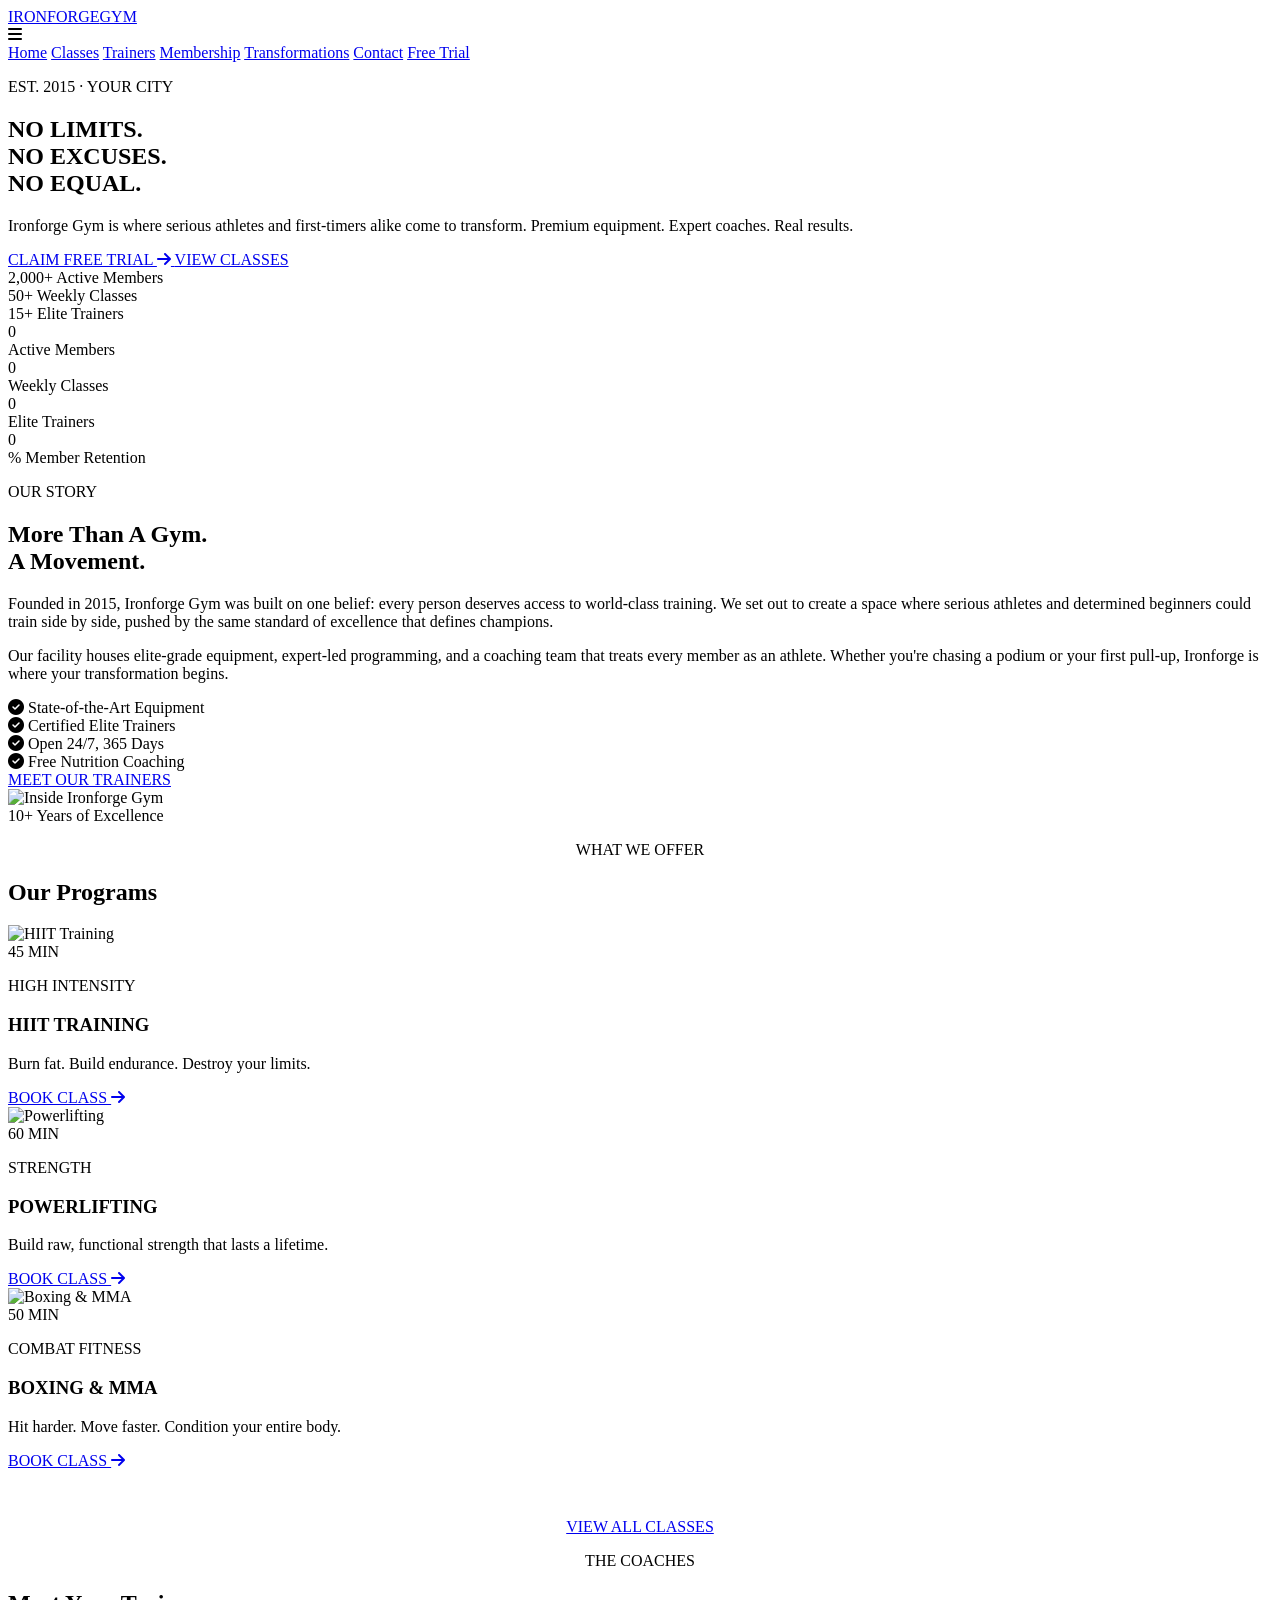
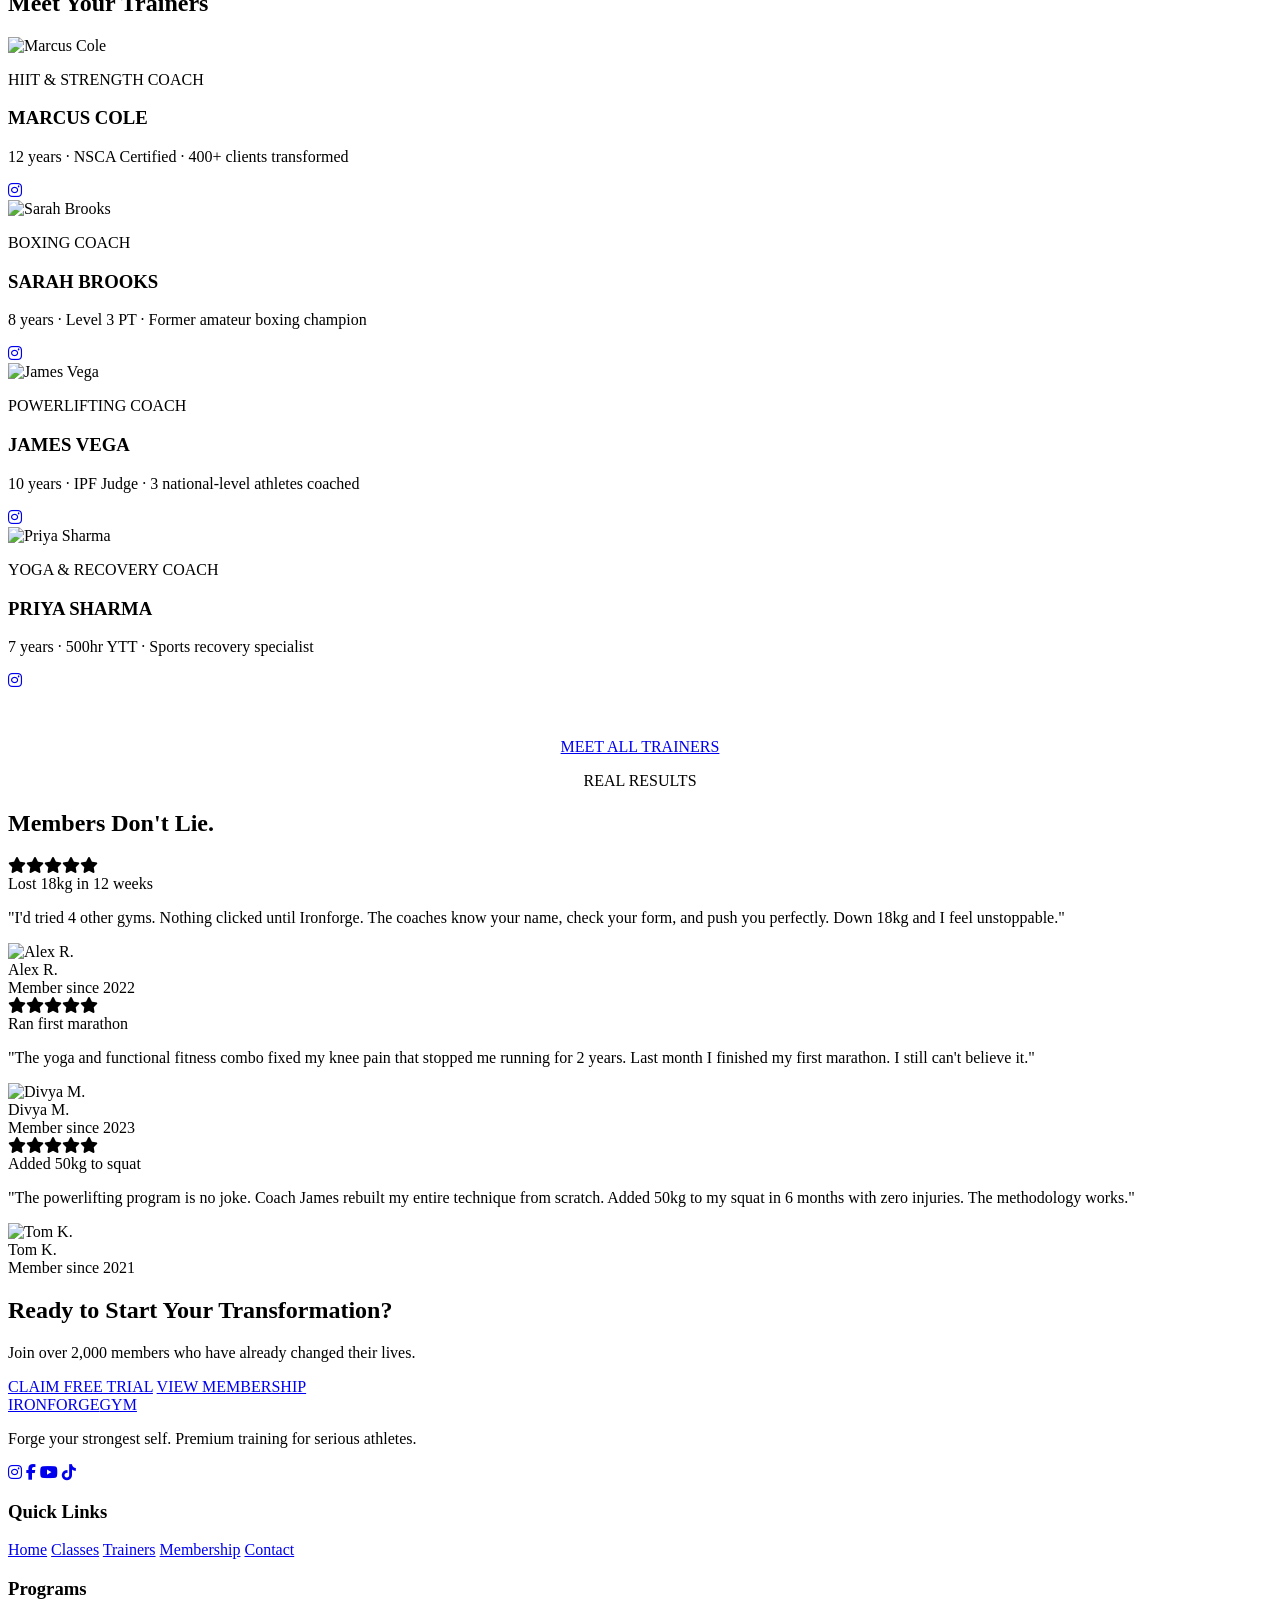
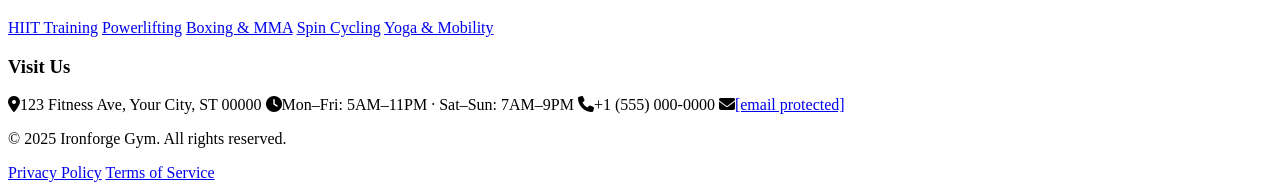
==== index.html @ a6bea6be "Add files via upload" ====
<!DOCTYPE html>
<html lang="en">
<head>
  <meta charset="UTF-8">
  <meta name="viewport" content="width=device-width, initial-scale=1.0">
  <meta name="description" content="Ironforge Gym — Where serious athletes forge their strongest self. Premium equipment, elite trainers, and real results.">
  <title>Home | Ironforge Gym</title>
  <link href="https://fonts.googleapis.com/css2?family=Barlow+Condensed:wght@600;700;800;900&family=Barlow:wght@400;500;600&display=swap" rel="stylesheet">
  <link rel="stylesheet" href="https://cdnjs.cloudflare.com/ajax/libs/font-awesome/6.4.0/css/all.min.css">
  <link rel="stylesheet" href="./css/styles.css">
</head>
<body>

  <!-- NAVBAR -->
  <header class="header">
    <div class="container">
      <a href="./index.html" class="logo">IRONFORGE<span>GYM</span></a>
      <div class="mobile-menu-toggle">
        <i class="fas fa-bars"></i>
      </div>
      <nav class="nav-links">
        <a href="./index.html" class="active">Home</a>
        <a href="./classes.html">Classes</a>
        <a href="./trainers.html">Trainers</a>
        <a href="./membership.html">Membership</a>
        <a href="./transformations.html">Transformations</a>
        <a href="./contact.html">Contact</a>
        <a href="./contact.html" class="btn btn-primary">Free Trial</a>
      </nav>
    </div>
  </header>

  <!-- HERO -->
  <section class="hero">
    <div class="hero-overlay"></div>
    <div class="container fade-in">
      <p class="hero-eyebrow">EST. 2015 · YOUR CITY <!-- CLIENT EDIT --></p>
      <h1>NO LIMITS.<br><span>NO EXCUSES.</span><br>NO EQUAL.</h1>
      <p class="hero-sub">Ironforge Gym is where serious athletes and first-timers alike come to transform. Premium equipment. Expert coaches. Real results.</p>
      <!-- CLIENT EDIT: gym description -->
      <div class="hero-buttons">
        <a href="./contact.html" class="btn btn-primary">
          CLAIM FREE TRIAL <i class="fas fa-arrow-right"></i>
        </a>
        <a href="./classes.html" class="btn btn-outline">
          VIEW CLASSES
        </a>
      </div>
      <div class="hero-trust">
        <div class="trust-item">
          <span class="trust-number">2,000+</span><!-- CLIENT EDIT -->
          <span class="trust-label">Active Members</span>
        </div>
        <div class="trust-divider"></div>
        <div class="trust-item">
          <span class="trust-number">50+</span><!-- CLIENT EDIT -->
          <span class="trust-label">Weekly Classes</span>
        </div>
        <div class="trust-divider"></div>
        <div class="trust-item">
          <span class="trust-number">15+</span><!-- CLIENT EDIT -->
          <span class="trust-label">Elite Trainers</span>
        </div>
      </div>
    </div>
  </section>

  <!-- STATS BAR -->
  <section class="stats-bar fade-in">
    <div class="container">
      <div class="stats-grid">
        <div class="stat-item">
          <div class="stat-number" data-target="2000">0</div>
          <div class="stat-label">Active Members</div><!-- CLIENT EDIT -->
        </div>
        <div class="stat-item">
          <div class="stat-number" data-target="50">0</div>
          <div class="stat-label">Weekly Classes</div>
        </div>
        <div class="stat-item">
          <div class="stat-number" data-target="15">0</div>
          <div class="stat-label">Elite Trainers</div>
        </div>
        <div class="stat-item">
          <div class="stat-number" data-target="98">0</div>
          <div class="stat-label">% Member Retention</div>
        </div>
      </div>
    </div>
  </section>

  <!-- ABOUT SNAPSHOT -->
  <section class="section-padding">
    <div class="container">
      <div class="about-layout fade-in">
        <div class="about-text">
          <p class="section-label">OUR STORY</p>
          <h2>More Than A Gym.<br>A Movement.</h2>
          <!-- CLIENT EDIT -->
          <p>Founded in 2015, Ironforge Gym was built on one belief: every person deserves access to world-class training. We set out to create a space where serious athletes and determined beginners could train side by side, pushed by the same standard of excellence that defines champions.</p>
          <p>Our facility houses elite-grade equipment, expert-led programming, and a coaching team that treats every member as an athlete. Whether you're chasing a podium or your first pull-up, Ironforge is where your transformation begins.</p>
          <!-- CLIENT EDIT: both paragraphs -->
          <div class="about-features">
            <div><i class="fas fa-check-circle"></i> State-of-the-Art Equipment</div>
            <div><i class="fas fa-check-circle"></i> Certified Elite Trainers</div>
            <div><i class="fas fa-check-circle"></i> Open 24/7, 365 Days</div><!-- CLIENT EDIT -->
            <div><i class="fas fa-check-circle"></i> Free Nutrition Coaching</div>
          </div>
          <a href="./trainers.html" class="btn btn-primary" style="margin-top:32px;">MEET OUR TRAINERS</a>
        </div>
        <div class="about-image">
          <img src="https://picsum.photos/seed/gymabout/500/620?grayscale" alt="Inside Ironforge Gym">
          <div class="about-badge">
            <span class="badge-number">10+</span><!-- CLIENT EDIT -->
            <span class="badge-text">Years of Excellence</span>
          </div>
        </div>
      </div>
    </div>
  </section>

  <!-- CLASSES PREVIEW -->
  <section class="section-padding" style="background: var(--surface);">
    <div class="container">
      <p class="section-label fade-in" style="text-align:center;">WHAT WE OFFER</p>
      <h2 class="section-title fade-in">Our Programs</h2>
      <div class="classes-grid fade-in">

        <div class="class-card">
          <div class="class-img">
            <img src="https://picsum.photos/seed/hiit/600/420?grayscale" alt="HIIT Training">
            <div class="class-overlay"></div>
            <span class="class-duration">45 MIN</span>
          </div>
          <div class="class-content">
            <p class="class-category">HIGH INTENSITY</p>
            <h3>HIIT TRAINING</h3>
            <p class="class-desc">Burn fat. Build endurance. Destroy your limits.</p>
            <a href="./classes.html" class="class-link">BOOK CLASS <i class="fas fa-arrow-right"></i></a>
          </div>
        </div>

        <div class="class-card">
          <div class="class-img">
            <img src="https://picsum.photos/seed/lifting/600/420?grayscale" alt="Powerlifting">
            <div class="class-overlay"></div>
            <span class="class-duration">60 MIN</span>
          </div>
          <div class="class-content">
            <p class="class-category">STRENGTH</p>
            <h3>POWERLIFTING</h3>
            <p class="class-desc">Build raw, functional strength that lasts a lifetime.</p>
            <a href="./classes.html" class="class-link">BOOK CLASS <i class="fas fa-arrow-right"></i></a>
          </div>
        </div>

        <div class="class-card">
          <div class="class-img">
            <img src="https://picsum.photos/seed/boxing/600/420?grayscale" alt="Boxing & MMA">
            <div class="class-overlay"></div>
            <span class="class-duration">50 MIN</span>
          </div>
          <div class="class-content">
            <p class="class-category">COMBAT FITNESS</p>
            <h3>BOXING & MMA</h3>
            <p class="class-desc">Hit harder. Move faster. Condition your entire body.</p>
            <a href="./classes.html" class="class-link">BOOK CLASS <i class="fas fa-arrow-right"></i></a>
          </div>
        </div>

      </div>
      <div style="text-align:center; margin-top:48px;" class="fade-in">
        <a href="./classes.html" class="btn btn-primary">VIEW ALL CLASSES</a>
      </div>
    </div>
  </section>

  <!-- TRAINERS PREVIEW -->
  <section class="section-padding">
    <div class="container">
      <p class="section-label fade-in" style="text-align:center;">THE COACHES</p>
      <h2 class="section-title fade-in">Meet Your Trainers</h2>
      <div class="trainers-grid fade-in">

        <div class="trainer-card">
          <div class="trainer-img">
            <img src="https://picsum.photos/seed/coach1/400/500?grayscale" alt="Marcus Cole">
          </div>
          <div class="trainer-info">
            <p class="trainer-specialty">HIIT & STRENGTH COACH</p>
            <h3>MARCUS COLE</h3>
            <p class="trainer-bio">12 years · NSCA Certified · 400+ clients transformed</p>
            <div class="trainer-social">
              <a href="#" aria-label="Instagram"><i class="fab fa-instagram"></i></a><!-- REPLACE -->
            </div>
          </div>
        </div>

        <div class="trainer-card">
          <div class="trainer-img">
            <img src="https://picsum.photos/seed/coach2/400/500?grayscale" alt="Sarah Brooks">
          </div>
          <div class="trainer-info">
            <p class="trainer-specialty">BOXING COACH</p>
            <h3>SARAH BROOKS</h3>
            <p class="trainer-bio">8 years · Level 3 PT · Former amateur boxing champion</p>
            <div class="trainer-social">
              <a href="#" aria-label="Instagram"><i class="fab fa-instagram"></i></a><!-- REPLACE -->
            </div>
          </div>
        </div>

        <div class="trainer-card">
          <div class="trainer-img">
            <img src="https://picsum.photos/seed/coach3/400/500?grayscale" alt="James Vega">
          </div>
          <div class="trainer-info">
            <p class="trainer-specialty">POWERLIFTING COACH</p>
            <h3>JAMES VEGA</h3>
            <p class="trainer-bio">10 years · IPF Judge · 3 national-level athletes coached</p>
            <div class="trainer-social">
              <a href="#" aria-label="Instagram"><i class="fab fa-instagram"></i></a><!-- REPLACE -->
            </div>
          </div>
        </div>

        <div class="trainer-card">
          <div class="trainer-img">
            <img src="https://picsum.photos/seed/coach4/400/500?grayscale" alt="Priya Sharma">
          </div>
          <div class="trainer-info">
            <p class="trainer-specialty">YOGA & RECOVERY COACH</p>
            <h3>PRIYA SHARMA</h3>
            <p class="trainer-bio">7 years · 500hr YTT · Sports recovery specialist</p>
            <div class="trainer-social">
              <a href="#" aria-label="Instagram"><i class="fab fa-instagram"></i></a><!-- REPLACE -->
            </div>
          </div>
        </div>

      </div>
      <div style="text-align:center; margin-top:48px;" class="fade-in">
        <a href="./trainers.html" class="btn btn-primary">MEET ALL TRAINERS</a>
      </div>
    </div>
  </section>

  <!-- TESTIMONIALS -->
  <section class="testimonials-section fade-in">
    <div class="container">
      <p class="section-label" style="text-align:center;">REAL RESULTS</p>
      <h2 class="section-title">Members Don't Lie.</h2>
      <div class="testimonials-grid">

        <div class="testimonial-card">
          <div class="stars">
            <i class="fas fa-star"></i><i class="fas fa-star"></i><i class="fas fa-star"></i><i class="fas fa-star"></i><i class="fas fa-star"></i>
          </div>
          <span class="result-badge">Lost 18kg in 12 weeks</span>
          <p class="quote">"I'd tried 4 other gyms. Nothing clicked until Ironforge. The coaches know your name, check your form, and push you perfectly. Down 18kg and I feel unstoppable."</p>
          <div class="client-info">
            <img src="https://picsum.photos/seed/member1/80/80" alt="Alex R.">
            <div>
              <div class="client-name">Alex R.</div>
              <div class="client-since">Member since 2022</div>
            </div>
          </div>
        </div><!-- CLIENT EDIT -->

        <div class="testimonial-card">
          <div class="stars">
            <i class="fas fa-star"></i><i class="fas fa-star"></i><i class="fas fa-star"></i><i class="fas fa-star"></i><i class="fas fa-star"></i>
          </div>
          <span class="result-badge">Ran first marathon</span>
          <p class="quote">"The yoga and functional fitness combo fixed my knee pain that stopped me running for 2 years. Last month I finished my first marathon. I still can't believe it."</p>
          <div class="client-info">
            <img src="https://picsum.photos/seed/member2/80/80" alt="Divya M.">
            <div>
              <div class="client-name">Divya M.</div>
              <div class="client-since">Member since 2023</div>
            </div>
          </div>
        </div><!-- CLIENT EDIT -->

        <div class="testimonial-card">
          <div class="stars">
            <i class="fas fa-star"></i><i class="fas fa-star"></i><i class="fas fa-star"></i><i class="fas fa-star"></i><i class="fas fa-star"></i>
          </div>
          <span class="result-badge">Added 50kg to squat</span>
          <p class="quote">"The powerlifting program is no joke. Coach James rebuilt my entire technique from scratch. Added 50kg to my squat in 6 months with zero injuries. The methodology works."</p>
          <div class="client-info">
            <img src="https://picsum.photos/seed/member3/80/80" alt="Tom K.">
            <div>
              <div class="client-name">Tom K.</div>
              <div class="client-since">Member since 2021</div>
            </div>
          </div>
        </div><!-- CLIENT EDIT -->

      </div>
    </div>
  </section>

  <!-- CTA BANNER -->
  <section class="cta-banner fade-in">
    <div class="container">
      <h2>Ready to Start Your Transformation?</h2><!-- CLIENT EDIT -->
      <p>Join over 2,000 members who have already changed their lives.</p><!-- CLIENT EDIT: member count -->
      <div class="cta-buttons">
        <a href="./contact.html" class="btn btn-primary">CLAIM FREE TRIAL</a>
        <a href="./membership.html" class="btn btn-outline">VIEW MEMBERSHIP</a>
      </div>
    </div>
  </section>

  <!-- FOOTER -->
  <footer class="footer">
    <div class="container">
      <div class="footer-grid">
        <div class="footer-col">
          <a href="./index.html" class="footer-logo">IRONFORGE<span>GYM</span></a><!-- CLIENT EDIT: gym name -->
          <p>Forge your strongest self. Premium training for serious athletes.</p>
          <div class="social-icons">
            <a href="#" aria-label="Instagram"><i class="fab fa-instagram"></i></a><!-- REPLACE -->
            <a href="#" aria-label="Facebook"><i class="fab fa-facebook-f"></i></a><!-- REPLACE -->
            <a href="#" aria-label="YouTube"><i class="fab fa-youtube"></i></a><!-- REPLACE -->
            <a href="#" aria-label="TikTok"><i class="fab fa-tiktok"></i></a><!-- REPLACE -->
          </div>
        </div>
        <div class="footer-col">
          <h3>Quick Links</h3>
          <div class="footer-links">
            <a href="./index.html">Home</a>
            <a href="./classes.html">Classes</a>
            <a href="./trainers.html">Trainers</a>
            <a href="./membership.html">Membership</a>
            <a href="./contact.html">Contact</a>
          </div>
        </div>
        <div class="footer-col">
          <h3>Programs</h3>
          <div class="footer-links">
            <a href="./classes.html">HIIT Training</a>
            <a href="./classes.html">Powerlifting</a>
            <a href="./classes.html">Boxing &amp; MMA</a>
            <a href="./classes.html">Spin Cycling</a>
            <a href="./classes.html">Yoga &amp; Mobility</a>
          </div>
        </div>
        <div class="footer-col">
          <h3>Visit Us</h3>
          <div class="footer-links">
            <span><i class="fas fa-map-marker-alt"></i>123 Fitness Ave, Your City, ST 00000</span><!-- CLIENT EDIT -->
            <span><i class="fas fa-clock"></i>Mon–Fri: 5AM–11PM · Sat–Sun: 7AM–9PM</span><!-- CLIENT EDIT -->
            <span><i class="fas fa-phone"></i>+1 (555) 000-0000</span><!-- CLIENT EDIT -->
            <span><i class="fas fa-envelope"></i><a href="/cdn-cgi/l/email-protection" class="__cf_email__" data-cfemail="7b131e1717143b120914151d14091c1e161c021655181416">[email&#160;protected]</a></span><!-- CLIENT EDIT -->
          </div>
        </div>
      </div>
      <div class="footer-bottom">
        <p>&copy; 2025 Ironforge Gym. All rights reserved.</p><!-- CLIENT EDIT -->
        <div>
          <a href="#">Privacy Policy</a>
          <a href="#">Terms of Service</a>
        </div>
      </div>
    </div>
  </footer>

  <!-- WHATSAPP FLOATING BUTTON -->
  <a href="https://wa.me/15550000000" class="whatsapp-float" target="_blank" rel="noopener noreferrer" aria-label="Chat with us on WhatsApp"><!--
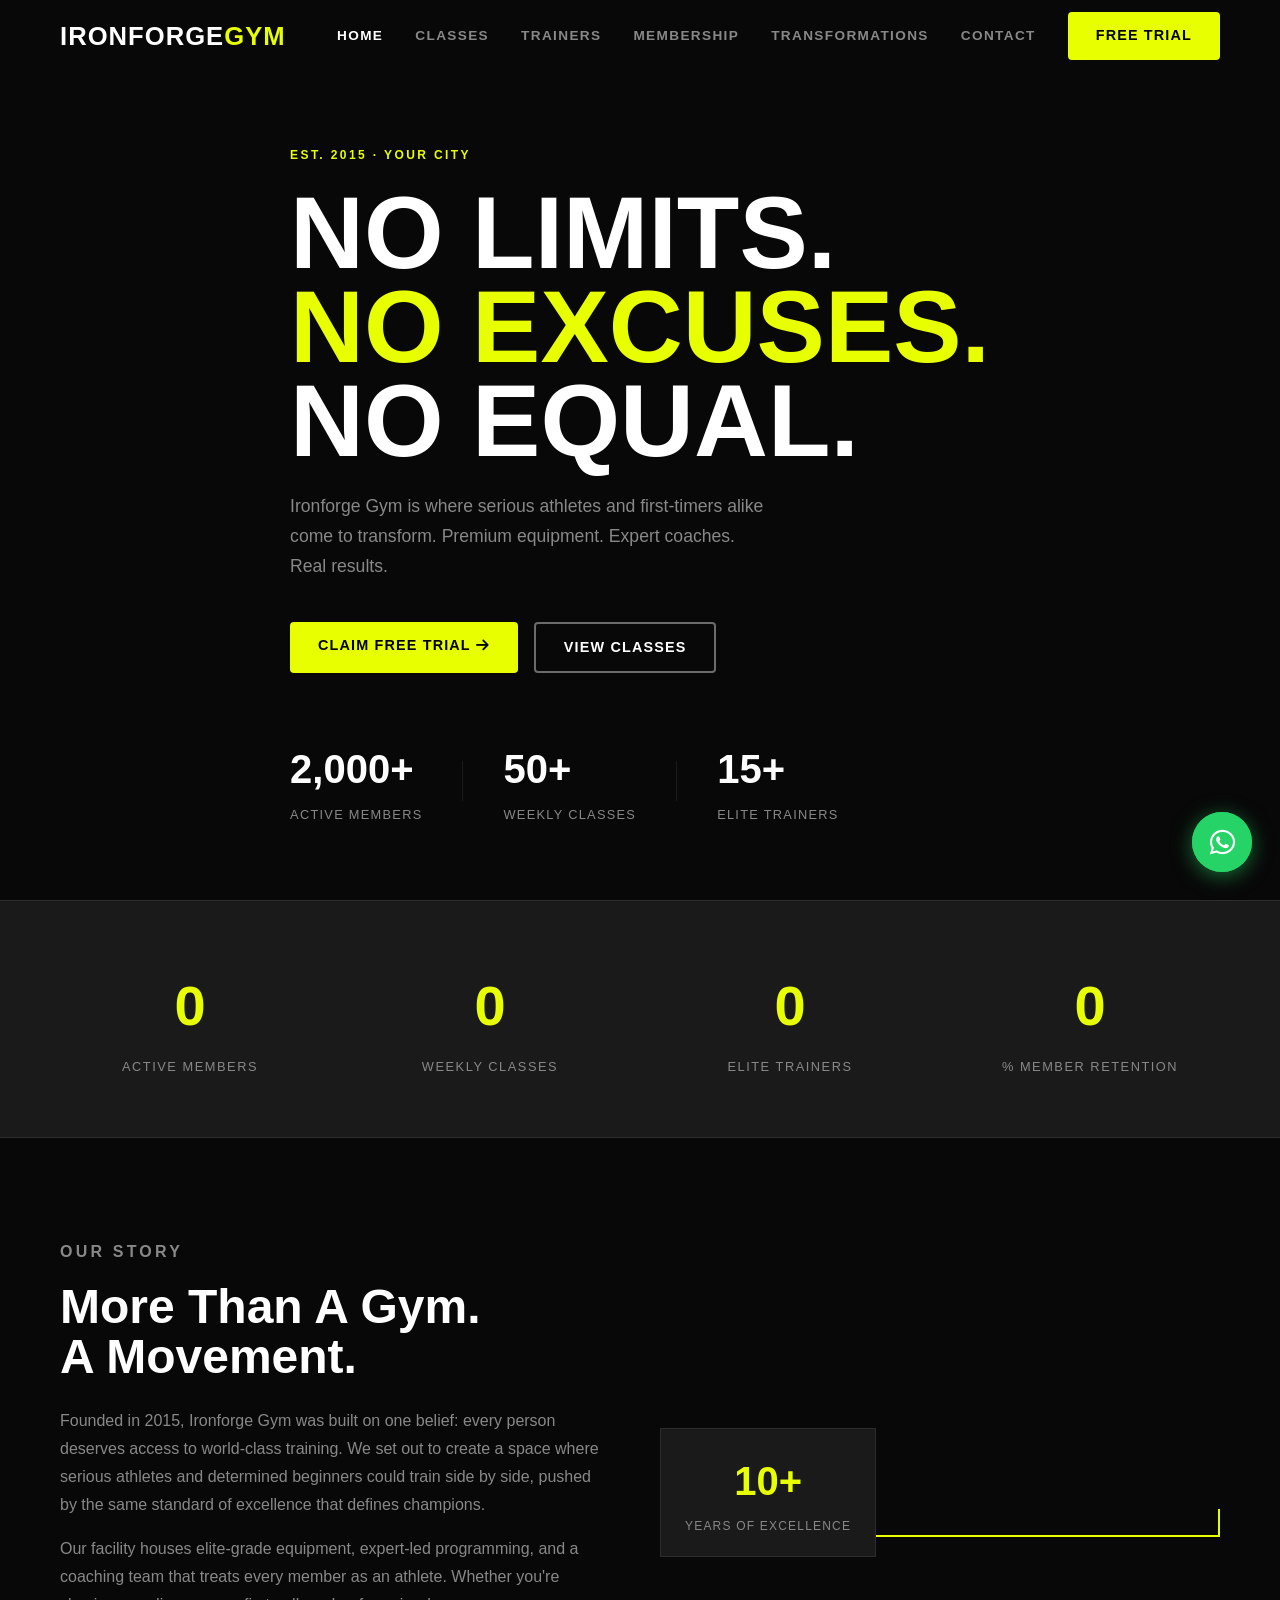
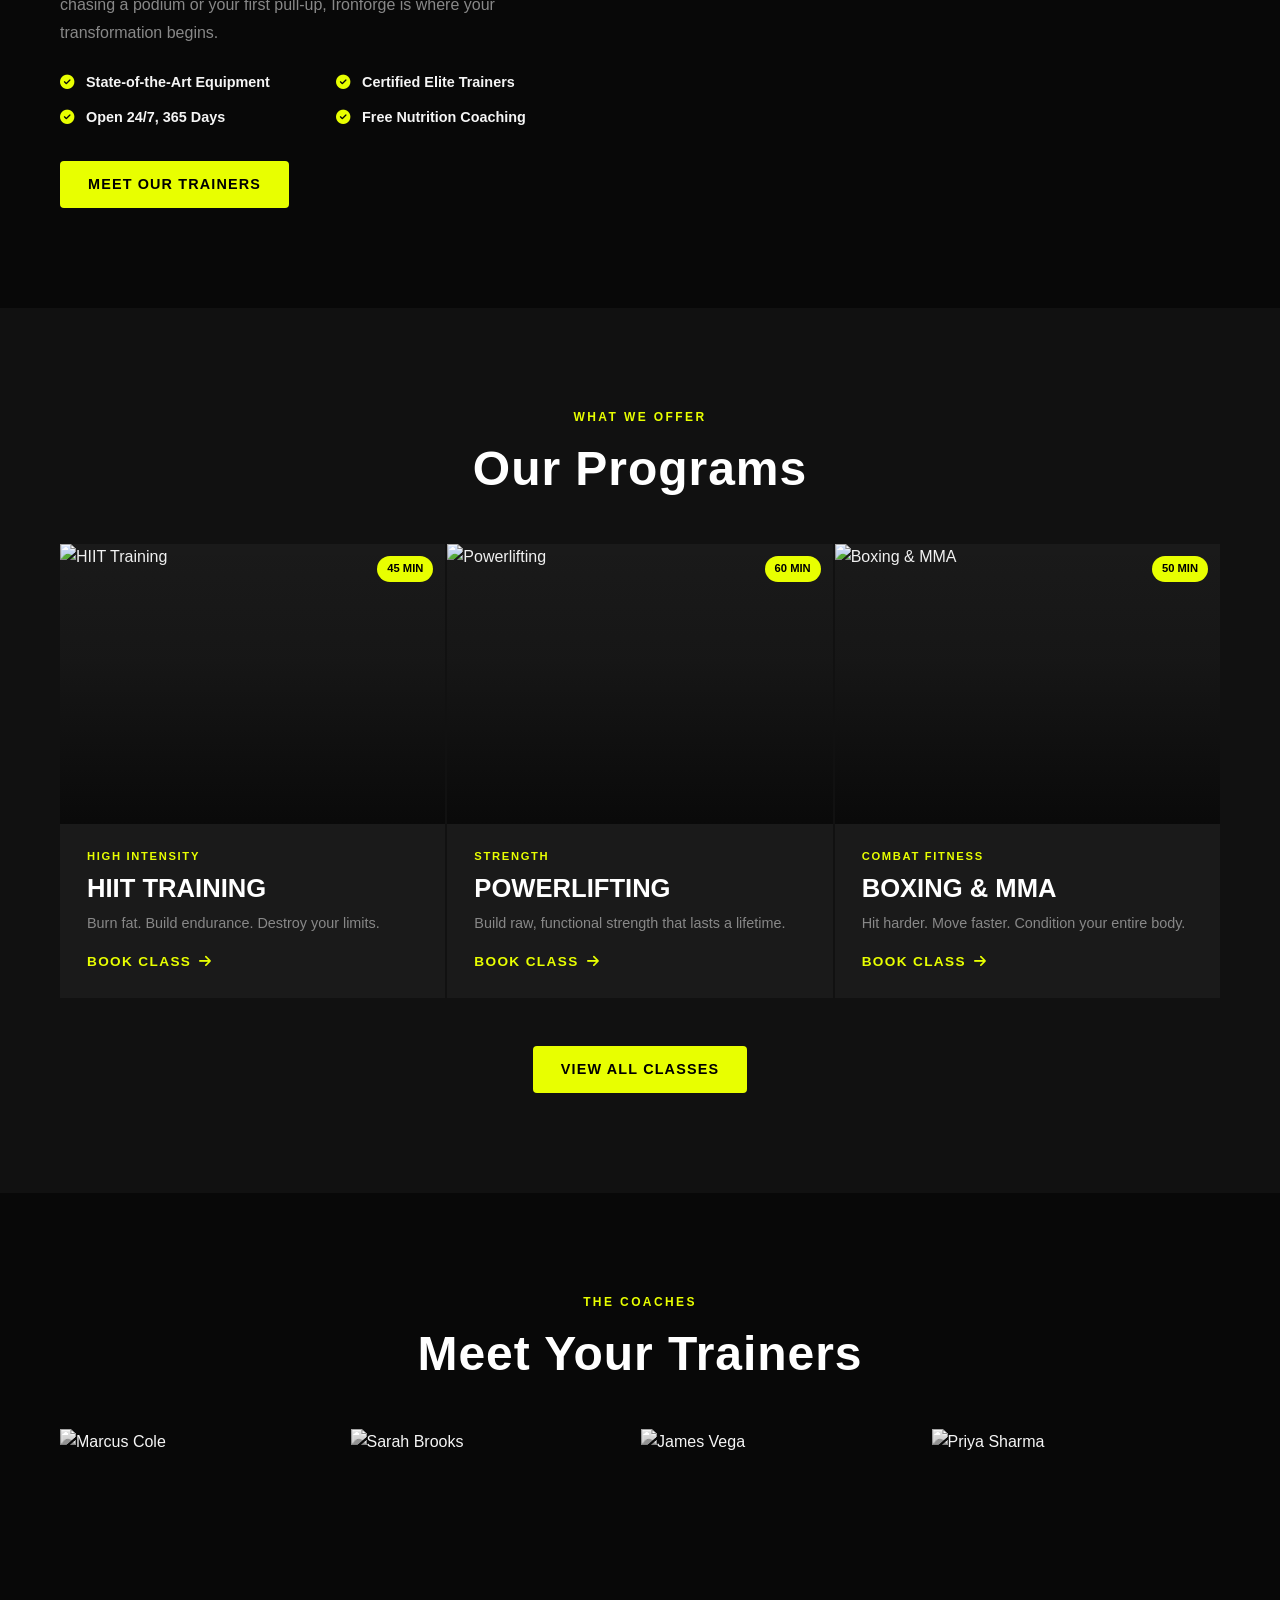
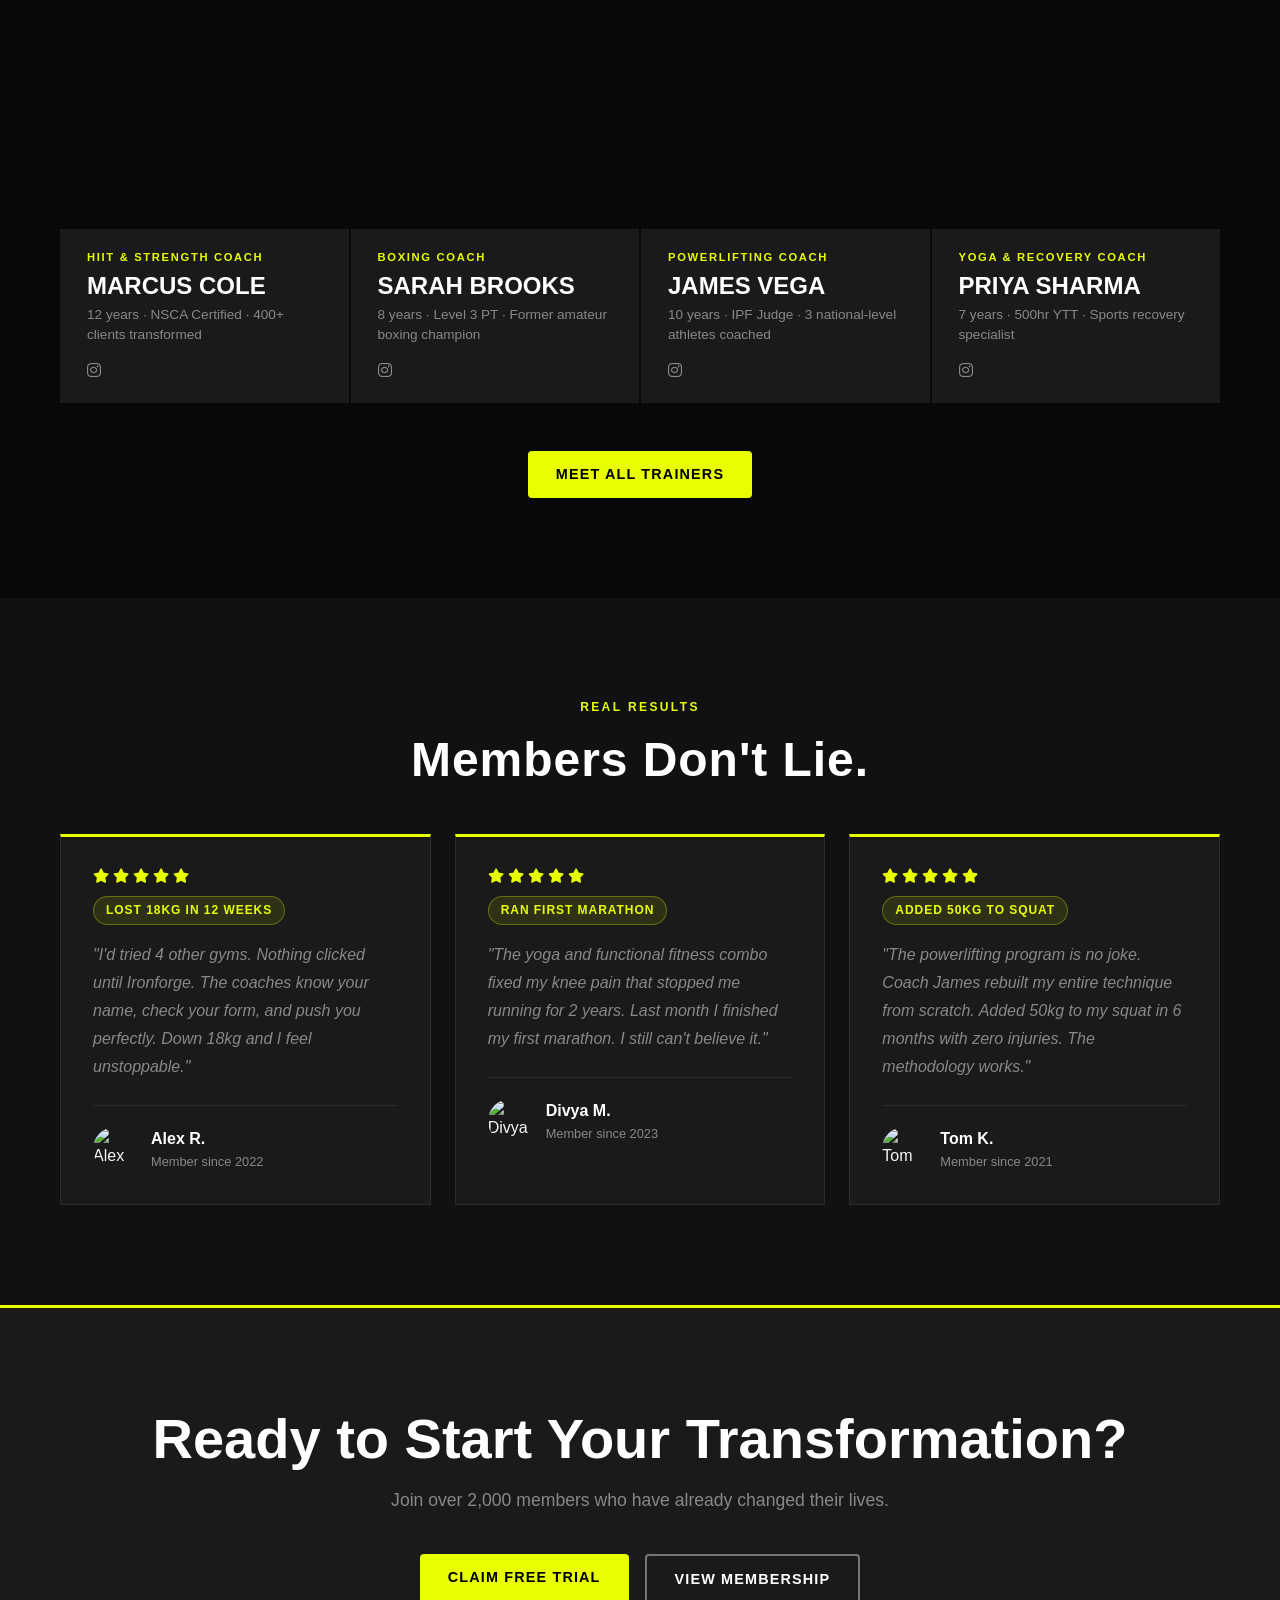
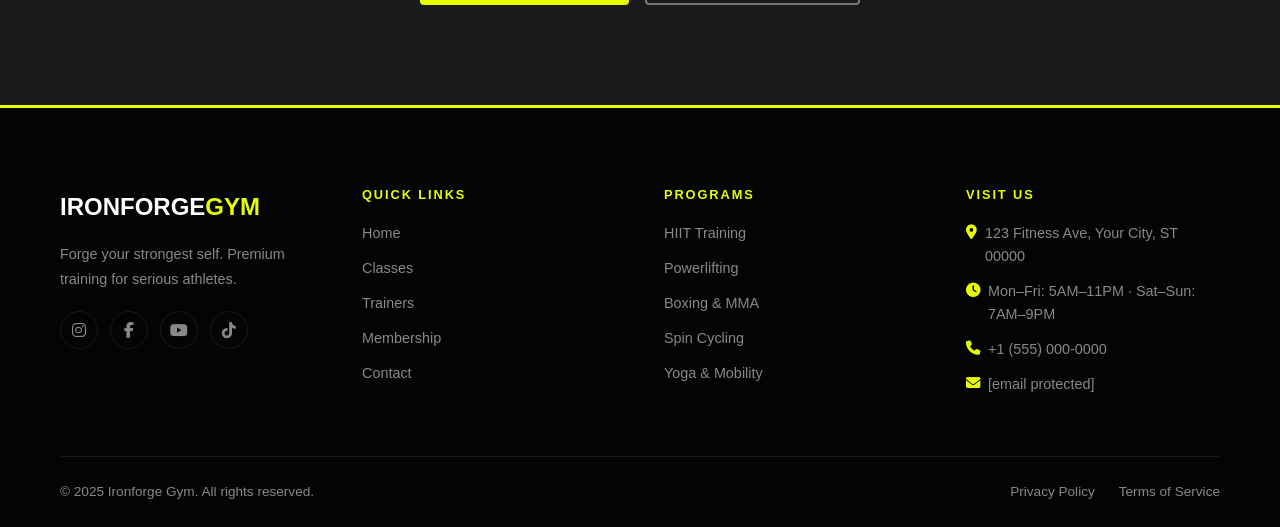
==== commit 4e3dede9: "Update WhatsApp floating button index.html" ====
--- a/index.html
+++ b/index.html
@@ -368,4 +368,6 @@
   </footer>
 
   <!-- WHATSAPP FLOATING BUTTON -->
-  <a href="https://wa.me/15550000000" class="whatsapp-float" target="_blank" rel="noopener noreferrer" aria-label="Chat with us on WhatsApp"><!--+  <a href="https://wa.me/15550000000" class="whatsapp-float" target="_blank" rel="noopener noreferrer" aria-label="Chat with us on WhatsApp"><!-- REPLACE: phone number -->
+    <i class="fab fa-whatsapp"></i>
+  </a>
--- a/css/styles.css
+++ b/css/styles.css
@@ -0,0 +1,1269 @@
+/* ===== 1. CSS RESET & BASE ===== */
+*, *::before, *::after { box-sizing: border-box; margin: 0; padding: 0; }
+html { scroll-behavior: smooth; }
+body {
+  background: var(--dark-bg);
+  color: var(--text-primary);
+  font-family: 'Barlow', sans-serif;
+  line-height: 1.6;
+  overflow-x: hidden;
+}
+img { max-width: 100%; height: auto; display: block; }
+a { text-decoration: none; }
+
+/* ===== 2. CSS VARIABLES (:root) ===== */
+:root {
+  --primary-color:   #E8FF00;
+  --secondary-color: #FF4500;
+  --dark-bg:         #080808;
+  --surface:         #111111;
+  --surface-2:       #1a1a1a;
+  --text-primary:    #F5F5F5;
+  --text-light:      #888888;
+  --border-color:    rgba(255,255,255,0.08);
+  --white:           #FFFFFF;
+  --section-padding: 100px 0;
+}
+
+/* ===== 3. TYPOGRAPHY ===== */
+h1, h2, h3, h4 {
+  font-family: 'Barlow Condensed', sans-serif;
+  line-height: 1.1;
+}
+
+/* ===== 4. LAYOUT UTILITIES ===== */
+.container {
+  max-width: 1200px;
+  margin: 0 auto;
+  padding: 0 20px;
+}
+.section-padding {
+  padding: var(--section-padding);
+}
+.section-label {
+  font-family: 'Barlow', sans-serif;
+  font-weight: 600;
+  font-size: 0.75rem;
+  text-transform: uppercase;
+  letter-spacing: 0.2em;
+  color: var(--primary-color);
+  margin-bottom: 16px;
+  display: block;
+}
+.section-title {
+  text-align: center;
+  font-family: 'Barlow Condensed', sans-serif;
+  font-weight: 900;
+  font-size: 3rem;
+  color: var(--white);
+  margin-bottom: 48px;
+  letter-spacing: 0.02em;
+}
+
+/* ===== 5. BUTTONS ===== */
+.btn {
+  display: inline-block;
+  font-family: 'Barlow Condensed', sans-serif;
+  font-weight: 700;
+  font-size: 0.9rem;
+  text-transform: uppercase;
+  letter-spacing: 0.08em;
+  padding: 12px 28px;
+  border-radius: 4px;
+  transition: background 0.3s, color 0.3s, border-color 0.3s, transform 0.2s;
+  cursor: pointer;
+  border: none;
+}
+.btn-primary {
+  background: var(--primary-color);
+  color: #000000;
+}
+.btn-primary:hover {
+  background: #ffffff;
+  color: #000;
+}
+.btn-outline {
+  background: transparent;
+  border: 2px solid rgba(255,255,255,0.4);
+  color: var(--white);
+}
+.btn-outline:hover {
+  border-color: var(--primary-color);
+  color: var(--primary-color);
+}
+.btn-block {
+  display: block;
+  width: 100%;
+  text-align: center;
+}
+
+/* ===== 6. NAVBAR ===== */
+.header {
+  position: fixed;
+  top: 0;
+  width: 100%;
+  z-index: 1000;
+  background: transparent;
+  transition: background 0.4s ease;
+  height: 72px;
+  display: flex;
+  align-items: center;
+}
+.header.scrolled {
+  background: rgba(8,8,8,0.97);
+  backdrop-filter: blur(20px);
+  -webkit-backdrop-filter: blur(20px);
+  border-bottom: 1px solid var(--border-color);
+  box-shadow: 0 2px 20px rgba(0,0,0,0.5);
+}
+.header .container {
+  display: flex;
+  align-items: center;
+  justify-content: space-between;
+  width: 100%;
+}
+.logo {
+  font-family: 'Barlow Condensed', sans-serif;
+  font-weight: 900;
+  font-size: 1.6rem;
+  color: var(--white);
+  letter-spacing: 0.04em;
+}
+.logo span {
+  color: var(--primary-color);
+}
+.nav-links {
+  display: flex;
+  align-items: center;
+  gap: 32px;
+}
+.nav-links a:not(.btn) {
+  font-family: 'Barlow', sans-serif;
+  font-weight: 600;
+  font-size: 0.85rem;
+  text-transform: uppercase;
+  letter-spacing: 0.1em;
+  color: var(--text-light);
+  transition: color 0.2s;
+}
+.nav-links a:not(.btn):hover,
+.nav-links a.active:not(.btn) {
+  color: var(--white);
+}
+.mobile-menu-toggle {
+  display: none;
+  font-size: 1.5rem;
+  color: var(--white);
+  cursor: pointer;
+  background: none;
+  border: none;
+  padding: 4px;
+}
+.mobile-close {
+  display: none;
+  position: absolute;
+  top: 24px;
+  right: 28px;
+  font-size: 1.8rem;
+  color: var(--white);
+  background: none;
+  border: none;
+  cursor: pointer;
+  z-index: 10001;
+}
+
+/* ===== 7. PAGE HEADER BANNER ===== */
+.page-header {
+  background: var(--surface);
+  padding: 160px 0 80px;
+  text-align: center;
+  border-bottom: 1px solid var(--border-color);
+}
+.page-header h1 {
+  font-family: 'Barlow Condensed', sans-serif;
+  font-weight: 900;
+  font-size: 4rem;
+  color: var(--white);
+  letter-spacing: 0.02em;
+  margin-bottom: 12px;
+}
+.page-header p {
+  font-family: 'Barlow', sans-serif;
+  font-size: 1.1rem;
+  color: var(--text-light);
+}
+
+/* ===== 8. HERO ===== */
+.hero {
+  min-height: 100vh;
+  position: relative;
+  background: url('https://picsum.photos/1920/1080?grayscale') center/cover no-repeat;
+  display: flex;
+  align-items: center;
+}
+.hero-overlay {
+  position: absolute;
+  inset: 0;
+  background: linear-gradient(to right,
+    rgba(8,8,8,0.97) 0%,
+    rgba(8,8,8,0.75) 50%,
+    rgba(8,8,8,0.3) 100%);
+}
+.hero .container {
+  position: relative;
+  z-index: 1;
+  padding-top: 72px;
+}
+.hero-eyebrow {
+  font-family: 'Barlow', sans-serif;
+  font-weight: 600;
+  font-size: 0.75rem;
+  text-transform: uppercase;
+  letter-spacing: 0.2em;
+  color: var(--primary-color);
+  margin-bottom: 20px;
+}
+.hero h1 {
+  font-family: 'Barlow Condensed', sans-serif;
+  font-weight: 900;
+  font-size: clamp(3.5rem, 8vw, 7rem);
+  color: var(--white);
+  line-height: 0.92;
+  margin-bottom: 24px;
+  text-transform: uppercase;
+}
+.hero h1 span {
+  color: var(--primary-color);
+}
+.hero-sub {
+  font-family: 'Barlow', sans-serif;
+  font-size: 1.1rem;
+  color: var(--text-light);
+  max-width: 480px;
+  line-height: 1.7;
+  margin-bottom: 40px;
+}
+.hero-buttons {
+  display: flex;
+  gap: 16px;
+  flex-wrap: wrap;
+  margin-bottom: 64px;
+}
+.hero-trust {
+  display: flex;
+  align-items: center;
+  gap: 40px;
+  flex-wrap: wrap;
+}
+.trust-item {
+  display: flex;
+  flex-direction: column;
+  gap: 4px;
+}
+.trust-number {
+  font-family: 'Barlow Condensed', sans-serif;
+  font-weight: 800;
+  font-size: 2.5rem;
+  color: var(--white);
+}
+.trust-label {
+  font-family: 'Barlow', sans-serif;
+  font-weight: 500;
+  font-size: 0.8rem;
+  text-transform: uppercase;
+  letter-spacing: 0.1em;
+  color: var(--text-light);
+}
+.trust-divider {
+  width: 1px;
+  height: 40px;
+  background: var(--border-color);
+}
+
+/* ===== 9. STATS BAR ===== */
+.stats-bar {
+  background: var(--surface-2);
+  padding: 60px 0;
+  border-top: 1px solid var(--border-color);
+  border-bottom: 1px solid var(--border-color);
+}
+.stats-grid {
+  display: grid;
+  grid-template-columns: repeat(4, 1fr);
+  gap: 40px;
+}
+.stat-item {
+  text-align: center;
+}
+.stat-number {
+  font-family: 'Barlow Condensed', sans-serif;
+  font-weight: 900;
+  font-size: 3.5rem;
+  color: var(--primary-color);
+}
+.stat-label {
+  font-family: 'Barlow', sans-serif;
+  font-weight: 500;
+  font-size: 0.8rem;
+  text-transform: uppercase;
+  letter-spacing: 0.12em;
+  color: var(--text-light);
+  margin-top: 6px;
+}
+
+/* ===== 10. ABOUT ===== */
+.about-layout {
+  display: grid;
+  grid-template-columns: 1fr 1fr;
+  gap: 80px;
+  align-items: center;
+}
+.about-text h2 {
+  font-family: 'Barlow Condensed', sans-serif;
+  font-weight: 800;
+  font-size: 3rem;
+  color: var(--white);
+  line-height: 1.05;
+  margin-bottom: 24px;
+}
+.about-text p {
+  font-family: 'Barlow', sans-serif;
+  font-size: 1rem;
+  color: var(--text-light);
+  line-height: 1.75;
+  margin-bottom: 16px;
+}
+.about-features {
+  display: grid;
+  grid-template-columns: 1fr 1fr;
+  gap: 12px;
+  margin-top: 24px;
+}
+.about-features div {
+  font-family: 'Barlow', sans-serif;
+  font-weight: 600;
+  font-size: 0.9rem;
+  color: var(--text-primary);
+}
+.about-features i {
+  color: var(--primary-color);
+  margin-right: 8px;
+}
+.about-image {
+  position: relative;
+}
+.about-image img {
+  width: 100%;
+  object-fit: cover;
+  display: block;
+  border-right: 2px solid var(--primary-color);
+  border-bottom: 2px solid var(--primary-color);
+}
+.about-badge {
+  position: absolute;
+  bottom: -20px;
+  left: -20px;
+  background: var(--surface-2);
+  border: 1px solid var(--border-color);
+  padding: 20px 24px;
+  text-align: center;
+}
+.badge-number {
+  display: block;
+  font-family: 'Barlow Condensed', sans-serif;
+  font-weight: 900;
+  font-size: 2.5rem;
+  color: var(--primary-color);
+}
+.badge-text {
+  display: block;
+  font-family: 'Barlow', sans-serif;
+  font-weight: 500;
+  font-size: 0.75rem;
+  text-transform: uppercase;
+  letter-spacing: 0.1em;
+  color: var(--text-light);
+  margin-top: 4px;
+}
+
+/* ===== 11. CLASS CARDS ===== */
+.classes-grid {
+  display: grid;
+  grid-template-columns: repeat(3, 1fr);
+  gap: 2px;
+}
+.class-card {
+  position: relative;
+  overflow: hidden;
+  background: var(--surface-2);
+}
+.class-img {
+  position: relative;
+  height: 280px;
+  overflow: hidden;
+}
+.class-img img {
+  width: 100%;
+  height: 100%;
+  object-fit: cover;
+  transition: transform 0.6s ease;
+}
+.class-card:hover .class-img img {
+  transform: scale(1.08);
+}
+.class-overlay {
+  position: absolute;
+  inset: 0;
+  background: linear-gradient(to top,
+    rgba(8,8,8,0.9) 0%,
+    rgba(8,8,8,0.2) 60%,
+    transparent 100%);
+}
+.class-duration {
+  position: absolute;
+  top: 12px;
+  right: 12px;
+  background: var(--primary-color);
+  color: #000;
+  font-family: 'Barlow Condensed', sans-serif;
+  font-weight: 700;
+  font-size: 0.7rem;
+  text-transform: uppercase;
+  padding: 4px 10px;
+  border-radius: 99px;
+}
+.class-content {
+  padding: 24px;
+  border-left: 3px solid transparent;
+  transition: border-color 0.3s;
+}
+.class-card:hover .class-content {
+  border-left-color: var(--primary-color);
+}
+.class-category {
+  font-family: 'Barlow', sans-serif;
+  font-weight: 600;
+  font-size: 0.7rem;
+  text-transform: uppercase;
+  letter-spacing: 0.15em;
+  color: var(--primary-color);
+  margin-bottom: 8px;
+}
+.class-card h3 {
+  font-family: 'Barlow Condensed', sans-serif;
+  font-weight: 800;
+  font-size: 1.6rem;
+  color: var(--white);
+  margin-bottom: 10px;
+}
+.class-desc {
+  font-family: 'Barlow', sans-serif;
+  font-size: 0.9rem;
+  color: var(--text-light);
+  line-height: 1.6;
+}
+.class-link {
+  display: inline-flex;
+  align-items: center;
+  gap: 8px;
+  margin-top: 16px;
+  font-family: 'Barlow Condensed', sans-serif;
+  font-weight: 700;
+  font-size: 0.85rem;
+  text-transform: uppercase;
+  letter-spacing: 0.1em;
+  color: var(--primary-color);
+  transition: gap 0.2s;
+}
+.class-link:hover {
+  gap: 14px;
+}
+
+/* ===== 12. SCHEDULE TABLE ===== */
+.schedule-wrapper {
+  overflow-x: auto;
+  -webkit-overflow-scrolling: touch;
+}
+.schedule-table {
+  width: 100%;
+  border-collapse: collapse;
+  min-width: 700px;
+}
+.schedule-table th {
+  background: var(--surface-2);
+  font-family: 'Barlow Condensed', sans-serif;
+  font-weight: 700;
+  font-size: 0.8rem;
+  text-transform: uppercase;
+  letter-spacing: 0.1em;
+  color: var(--white);
+  padding: 14px 12px;
+  text-align: center;
+  border-bottom: 2px solid var(--primary-color);
+}
+.schedule-table th:first-child {
+  color: var(--primary-color);
+}
+.schedule-table td {
+  border: 1px solid var(--border-color);
+  padding: 8px;
+  text-align: center;
+  vertical-align: middle;
+  min-width: 110px;
+  height: 70px;
+}
+.schedule-table td:first-child {
+  font-family: 'Barlow Condensed', sans-serif;
+  font-weight: 700;
+  font-size: 0.85rem;
+  color: var(--primary-color);
+  background: var(--surface-2);
+  white-space: nowrap;
+}
+.schedule-table tbody tr:hover {
+  background: rgba(232,255,0,0.03);
+}
+.schedule-class {
+  padding: 6px 8px;
+  font-size: 0.8rem;
+  border-radius: 2px;
+}
+.schedule-class strong {
+  display: block;
+  font-family: 'Barlow Condensed', sans-serif;
+  font-weight: 700;
+  color: var(--white);
+  font-size: 0.85rem;
+}
+.schedule-class span {
+  display: block;
+  font-family: 'Barlow', sans-serif;
+  color: var(--text-light);
+  font-size: 0.75rem;
+  margin-top: 2px;
+}
+.schedule-hiit     { border-top: 3px solid var(--primary-color); }
+.schedule-strength { border-top: 3px solid #4488FF; }
+.schedule-boxing   { border-top: 3px solid #FF2D2D; }
+.schedule-cycling  { border-top: 3px solid #FF8800; }
+.schedule-yoga     { border-top: 3px solid #44BBAA; }
+.schedule-functional { border-top: 3px solid #AA44FF; }
+.schedule-note {
+  font-family: 'Barlow', sans-serif;
+  font-size: 0.85rem;
+  color: var(--text-light);
+  font-style: italic;
+  margin-top: 16px;
+  text-align: center;
+}
+
+/* ===== 13. TRAINER CARDS ===== */
+.trainers-grid {
+  display: grid;
+  grid-template-columns: repeat(4, 1fr);
+  gap: 2px;
+}
+.trainer-card {
+  position: relative;
+  overflow: hidden;
+}
+.trainer-img {
+  height: 400px;
+  overflow: hidden;
+}
+.trainer-img img {
+  width: 100%;
+  height: 100%;
+  object-fit: cover;
+  filter: grayscale(100%);
+  transition: filter 0.5s ease, transform 0.5s ease;
+}
+.trainer-card:hover .trainer-img img {
+  filter: grayscale(0%);
+  transform: scale(1.04);
+}
+.trainer-info {
+  background: var(--surface-2);
+  padding: 20px 24px;
+  border-left: 3px solid transparent;
+  transition: border-color 0.3s;
+}
+.trainer-card:hover .trainer-info {
+  border-left-color: var(--primary-color);
+}
+.trainer-specialty {
+  font-family: 'Barlow', sans-serif;
+  font-weight: 600;
+  font-size: 0.7rem;
+  text-transform: uppercase;
+  letter-spacing: 0.15em;
+  color: var(--primary-color);
+  margin-bottom: 6px;
+}
+.trainer-card h3 {
+  font-family: 'Barlow Condensed', sans-serif;
+  font-weight: 800;
+  font-size: 1.5rem;
+  color: var(--white);
+}
+.trainer-bio {
+  font-family: 'Barlow', sans-serif;
+  font-size: 0.85rem;
+  color: var(--text-light);
+  margin-top: 6px;
+  line-height: 1.5;
+}
+.trainer-social {
+  margin-top: 12px;
+  display: flex;
+  gap: 10px;
+}
+.trainer-social a {
+  color: var(--text-light);
+  font-size: 1rem;
+  transition: color 0.2s;
+}
+.trainer-social a:hover {
+  color: var(--primary-color);
+}
+
+/* ===== 14. TESTIMONIALS ===== */
+.testimonials-section {
+  background: var(--surface);
+  padding: var(--section-padding);
+}
+.testimonials-grid {
+  display: grid;
+  grid-template-columns: repeat(3, 1fr);
+  gap: 24px;
+  margin-top: 48px;
+}
+.testimonial-card {
+  background: var(--surface-2);
+  padding: 32px;
+  border: 1px solid var(--border-color);
+  border-top: 3px solid var(--primary-color);
+}
+.stars {
+  color: var(--primary-color);
+  font-size: 0.9rem;
+  margin-bottom: 12px;
+  display: flex;
+  gap: 4px;
+}
+.result-badge {
+  display: inline-block;
+  background: rgba(232,255,0,0.1);
+  color: var(--primary-color);
+  border: 1px solid rgba(232,255,0,0.3);
+  font-family: 'Barlow Condensed', sans-serif;
+  font-weight: 700;
+  font-size: 0.75rem;
+  text-transform: uppercase;
+  letter-spacing: 0.08em;
+  padding: 4px 12px;
+  border-radius: 99px;
+  margin-bottom: 16px;
+}
+.quote {
+  font-family: 'Barlow', sans-serif;
+  font-size: 1rem;
+  color: var(--text-light);
+  line-height: 1.75;
+  font-style: italic;
+  margin-bottom: 24px;
+}
+.client-info {
+  display: flex;
+  align-items: center;
+  gap: 14px;
+  border-top: 1px solid var(--border-color);
+  padding-top: 20px;
+  margin-top: 8px;
+}
+.client-info img {
+  width: 44px;
+  height: 44px;
+  border-radius: 50%;
+  object-fit: cover;
+}
+.client-name {
+  font-family: 'Barlow Condensed', sans-serif;
+  font-weight: 700;
+  font-size: 1rem;
+  color: var(--white);
+}
+.client-since {
+  font-family: 'Barlow', sans-serif;
+  font-size: 0.8rem;
+  color: var(--text-light);
+}
+
+/* ===== 15. PRICING CARDS ===== */
+.pricing-grid {
+  display: grid;
+  grid-template-columns: repeat(3, 1fr);
+  gap: 24px;
+  align-items: start;
+}
+.pricing-card {
+  background: var(--surface-2);
+  border: 1px solid var(--border-color);
+  padding: 40px 32px;
+  position: relative;
+  transition: transform 0.3s, box-shadow 0.3s;
+}
+.pricing-card:hover {
+  transform: translateY(-6px);
+  box-shadow: 0 16px 48px rgba(0,0,0,0.5);
+}
+.pricing-card--featured {
+  border: 2px solid var(--primary-color);
+  transform: translateY(-12px);
+  box-shadow: 0 0 48px rgba(232,255,0,0.2);
+}
+.pricing-card--featured:hover {
+  transform: translateY(-18px);
+}
+.pricing-badge {
+  position: absolute;
+  top: -14px;
+  left: 50%;
+  transform: translateX(-50%);
+  background: var(--primary-color);
+  color: #000;
+  font-family: 'Barlow Condensed', sans-serif;
+  font-weight: 700;
+  font-size: 0.75rem;
+  text-transform: uppercase;
+  letter-spacing: 0.1em;
+  padding: 6px 20px;
+  border-radius: 99px;
+  white-space: nowrap;
+}
+.pricing-name {
+  font-family: 'Barlow Condensed', sans-serif;
+  font-weight: 800;
+  font-size: 1.5rem;
+  text-transform: uppercase;
+  color: var(--white);
+  margin-bottom: 24px;
+  letter-spacing: 0.05em;
+}
+.pricing-price {
+  margin-bottom: 4px;
+}
+.price-amount {
+  font-family: 'Barlow Condensed', sans-serif;
+  font-weight: 900;
+  font-size: 3.5rem;
+  color: var(--white);
+}
+.pricing-card--featured .price-amount {
+  color: var(--primary-color);
+}
+.price-period {
+  font-family: 'Barlow', sans-serif;
+  font-size: 1rem;
+  color: var(--text-light);
+}
+.pricing-sub {
+  font-family: 'Barlow', sans-serif;
+  font-size: 0.8rem;
+  color: var(--text-light);
+  margin: 8px 0 28px;
+}
+.pricing-features {
+  list-style: none;
+  padding: 0;
+  margin: 0 0 32px;
+  display: flex;
+  flex-direction: column;
+  gap: 12px;
+}
+.pricing-features li {
+  display: flex;
+  align-items: center;
+  gap: 12px;
+  font-family: 'Barlow', sans-serif;
+  font-weight: 500;
+  font-size: 0.9rem;
+}
+.included {
+  color: var(--text-primary);
+}
+.included i {
+  color: var(--primary-color);
+  flex-shrink: 0;
+}
+.excluded {
+  color: var(--text-light);
+  opacity: 0.5;
+}
+.excluded i {
+  color: var(--text-light);
+  flex-shrink: 0;
+}
+
+/* ===== 16. FAQ ACCORDION ===== */
+.faq-list {
+  max-width: 720px;
+  margin: 48px auto 0;
+}
+.faq-item {
+  border-bottom: 1px solid var(--border-color);
+  padding: 4px 0;
+}
+.faq-question {
+  width: 100%;
+  background: none;
+  border: none;
+  cursor: pointer;
+  display: flex;
+  justify-content: space-between;
+  align-items: center;
+  padding: 20px 0;
+  font-family: 'Barlow Condensed', sans-serif;
+  font-weight: 700;
+  font-size: 1.1rem;
+  color: var(--white);
+  text-align: left;
+  gap: 16px;
+}
+.faq-icon {
+  color: var(--primary-color);
+  font-size: 0.9rem;
+  flex-shrink: 0;
+  transition: transform 0.3s;
+}
+.faq-item.open .faq-icon {
+  transform: rotate(45deg);
+}
+.faq-answer {
+  max-height: 0;
+  overflow: hidden;
+  transition: max-height 0.4s ease;
+}
+.faq-item.open .faq-answer {
+  max-height: 300px;
+}
+.faq-answer p {
+  font-family: 'Barlow', sans-serif;
+  font-size: 0.95rem;
+  color: var(--text-light);
+  line-height: 1.75;
+  padding-bottom: 20px;
+}
+
+/* ===== 17. CONTACT PAGE ===== */
+.contact-info-cards {
+  display: grid;
+  grid-template-columns: repeat(3, 1fr);
+  gap: 24px;
+  margin-bottom: 60px;
+}
+.contact-card {
+  background: var(--surface-2);
+  border: 1px solid var(--border-color);
+  border-top: 3px solid var(--primary-color);
+  padding: 32px;
+  display: flex;
+  gap: 20px;
+  align-items: flex-start;
+}
+.contact-icon {
+  width: 44px;
+  height: 44px;
+  flex-shrink: 0;
+  background: rgba(232,255,0,0.1);
+  border-radius: 4px;
+  display: flex;
+  align-items: center;
+  justify-content: center;
+  color: var(--primary-color);
+  font-size: 1.2rem;
+}
+.contact-card h3 {
+  font-family: 'Barlow Condensed', sans-serif;
+  font-weight: 700;
+  font-size: 1.2rem;
+  color: var(--white);
+  margin-bottom: 8px;
+}
+.contact-card p {
+  font-family: 'Barlow', sans-serif;
+  font-size: 0.9rem;
+  color: var(--text-light);
+  line-height: 1.7;
+  margin-bottom: 6px;
+}
+.contact-card a {
+  color: var(--primary-color);
+  text-decoration: none;
+}
+.contact-card a:hover {
+  text-decoration: underline;
+}
+.contact-form-container {
+  background: var(--surface-2);
+  border: 1px solid var(--border-color);
+  border-top: 3px solid var(--primary-color);
+  padding: 40px;
+  max-width: 760px;
+  margin: 0 auto;
+}
+.contact-form-container h2 {
+  font-family: 'Barlow Condensed', sans-serif;
+  font-weight: 800;
+  font-size: 2rem;
+  color: var(--white);
+  margin-bottom: 8px;
+}
+.form-row {
+  display: grid;
+  grid-template-columns: 1fr 1fr;
+  gap: 20px;
+}
+.form-group {
+  display: flex;
+  flex-direction: column;
+  gap: 8px;
+  margin-bottom: 20px;
+}
+.form-group label {
+  font-family: 'Barlow', sans-serif;
+  font-weight: 600;
+  font-size: 0.75rem;
+  text-transform: uppercase;
+  letter-spacing: 0.1em;
+  color: var(--text-light);
+}
+input, select, textarea {
+  background: rgba(255,255,255,0.04);
+  border: 1px solid var(--border-color);
+  border-radius: 4px;
+  padding: 13px 16px;
+  color: var(--white);
+  width: 100%;
+  box-sizing: border-box;
+  font-family: 'Barlow', sans-serif;
+  font-size: 0.95rem;
+  outline: none;
+  transition: border-color 0.2s, box-shadow 0.2s;
+}
+input:focus, select:focus, textarea:focus {
+  border-color: var(--primary-color);
+  box-shadow: 0 0 0 3px rgba(232,255,0,0.12);
+}
+input::placeholder, textarea::placeholder {
+  color: var(--text-light);
+}
+select option {
+  background: var(--surface-2);
+  color: var(--white);
+}
+textarea {
+  resize: vertical;
+  min-height: 120px;
+}
+.map-container {
+  margin-top: 60px;
+  overflow: hidden;
+  border: 1px solid var(--border-color);
+}
+
+/* ===== 18. FOOTER ===== */
+.footer {
+  background: #040404;
+  padding: 80px 0 0;
+}
+.footer-grid {
+  display: grid;
+  grid-template-columns: repeat(4, 1fr);
+  gap: 48px;
+}
+.footer-logo {
+  font-family: 'Barlow Condensed', sans-serif;
+  font-weight: 900;
+  font-size: 1.5rem;
+  color: var(--white);
+  display: inline-block;
+  margin-bottom: 16px;
+}
+.footer-logo span {
+  color: var(--primary-color);
+}
+.footer-col p {
+  font-family: 'Barlow', sans-serif;
+  font-size: 0.9rem;
+  color: var(--text-light);
+  line-height: 1.7;
+}
+.footer-col h3 {
+  font-family: 'Barlow Condensed', sans-serif;
+  font-weight: 700;
+  font-size: 0.8rem;
+  text-transform: uppercase;
+  letter-spacing: 0.15em;
+  color: var(--primary-color);
+  margin-bottom: 20px;
+}
+.footer-links {
+  display: flex;
+  flex-direction: column;
+  gap: 12px;
+}
+.footer-links a,
+.footer-links span {
+  font-family: 'Barlow', sans-serif;
+  font-size: 0.9rem;
+  color: var(--text-light);
+  text-decoration: none;
+  transition: color 0.2s;
+  display: flex;
+  align-items: flex-start;
+  gap: 0;
+}
+.footer-links a:hover {
+  color: var(--white);
+}
+.footer-links i {
+  color: var(--primary-color);
+  margin-right: 8px;
+  margin-top: 3px;
+  flex-shrink: 0;
+}
+.social-icons {
+  display: flex;
+  gap: 12px;
+  margin-top: 20px;
+}
+.social-icons a {
+  width: 38px;
+  height: 38px;
+  border-radius: 50%;
+  border: 1px solid var(--border-color);
+  display: flex;
+  align-items: center;
+  justify-content: center;
+  color: var(--text-light);
+  transition: color 0.2s, border-color 0.2s;
+}
+.social-icons a:hover {
+  color: var(--primary-color);
+  border-color: var(--primary-color);
+}
+.footer-bottom {
+  border-top: 1px solid var(--border-color);
+  padding: 24px 0;
+  margin-top: 60px;
+  display: flex;
+  justify-content: space-between;
+  align-items: center;
+  flex-wrap: wrap;
+  gap: 12px;
+}
+.footer-bottom p,
+.footer-bottom a {
+  font-family: 'Barlow', sans-serif;
+  font-size: 0.85rem;
+  color: var(--text-light);
+}
+.footer-bottom a:hover {
+  color: var(--white);
+}
+.footer-bottom div {
+  display: flex;
+  gap: 24px;
+}
+
+/* ===== 19. WHATSAPP BUTTON ===== */
+.whatsapp-float {
+  position: fixed;
+  bottom: 28px;
+  right: 28px;
+  z-index: 999;
+  width: 60px;
+  height: 60px;
+  border-radius: 50%;
+  background: #25D366;
+  color: #fff;
+  display: flex;
+  align-items: center;
+  justify-content: center;
+  font-size: 1.8rem;
+  text-decoration: none;
+  box-shadow: 0 4px 20px rgba(37,211,102,0.5);
+  transition: transform 0.3s, box-shadow 0.3s;
+}
+.whatsapp-float:hover {
+  transform: scale(1.12);
+  box-shadow: 0 6px 28px rgba(37,211,102,0.7);
+}
+.whatsapp-float::before {
+  content: '';
+  position: absolute;
+  width: 100%;
+  height: 100%;
+  border-radius: 50%;
+  background: #25D366;
+  z-index: -1;
+  animation: whatsapp-pulse 2s ease-out infinite;
+}
+
+/* ===== 20. ANIMATIONS & KEYFRAMES ===== */
+
+/*
+  FIX: Only hide .fade-in elements AFTER JavaScript has loaded.
+  The .js-loaded class is added to <body> immediately by script.js.
+  This prevents the flash of invisible content on page load.
+  Without JS (or before JS runs), all elements are fully visible.
+*/
+.js-loaded .fade-in {
+  opacity: 0;
+  transform: translateY(40px);
+  transition: opacity 0.8s ease, transform 0.8s ease;
+}
+.js-loaded .fade-in.visible,
+.js-loaded body .fade-in.visible {
+  opacity: 1;
+  transform: translateY(0);
+}
+@keyframes whatsapp-pulse {
+  0%   { transform: scale(1);   opacity: 0.7; }
+  100% { transform: scale(1.9); opacity: 0; }
+}
+
+/* CTA Banner */
+.cta-banner {
+  background: var(--surface-2);
+  padding: 100px 0;
+  text-align: center;
+  border-top: 3px solid var(--primary-color);
+  border-bottom: 3px solid var(--primary-color);
+}
+.cta-banner h2 {
+  font-family: 'Barlow Condensed', sans-serif;
+  font-weight: 900;
+  font-size: 3.5rem;
+  color: var(--white);
+  margin-bottom: 16px;
+}
+.cta-banner p {
+  font-family: 'Barlow', sans-serif;
+  font-size: 1.1rem;
+  color: var(--text-light);
+  margin-bottom: 40px;
+}
+.cta-buttons {
+  display: flex;
+  gap: 16px;
+  justify-content: center;
+  flex-wrap: wrap;
+}
+
+/* ===== 21. MEDIA QUERIES ===== */
+@media (max-width: 1024px) {
+  .trainers-grid {
+    grid-template-columns: repeat(2, 1fr);
+  }
+  .footer-grid {
+    grid-template-columns: repeat(2, 1fr);
+  }
+}
+
+@media (max-width: 768px) {
+  :root {
+    --section-padding: 60px 0;
+  }
+
+  /* Navbar mobile */
+  .mobile-menu-toggle {
+    display: block;
+  }
+  .nav-links {
+    display: none;
+    flex-direction: column;
+    position: fixed;
+    top: 0;
+    right: 0;
+    width: 100%;
+    height: 100vh;
+    background: rgba(8,8,8,0.98);
+    z-index: 9999;
+    align-items: center;
+    justify-content: center;
+    gap: 40px;
+  }
+  .nav-links.open {
+    display: flex;
+  }
+  .mobile-close {
+    display: block;
+  }
+  .nav-links a:not(.btn) {
+    font-family: 'Barlow Condensed', sans-serif;
+    font-weight: 800;
+    font-size: 3rem;
+    color: var(--white);
+  }
+
+  /* Layouts */
+  .about-layout {
+    grid-template-columns: 1fr;
+    gap: 40px;
+  }
+  .about-badge {
+    bottom: 10px;
+    left: 10px;
+  }
+  .classes-grid {
+    grid-template-columns: 1fr;
+  }
+  .trainers-grid {
+    grid-template-columns: 1fr;
+  }
+  .testimonials-grid {
+    grid-template-columns: 1fr;
+  }
+  .pricing-grid {
+    grid-template-columns: 1fr;
+  }
+  .pricing-card--featured {
+    transform: none;
+  }
+  .stats-grid {
+    grid-template-columns: repeat(2, 1fr);
+  }
+  .contact-info-cards {
+    grid-template-columns: 1fr;
+  }
+  .form-row {
+    grid-template-columns: 1fr;
+  }
+  .footer-grid {
+    grid-template-columns: 1fr;
+  }
+  .footer-bottom {
+    flex-direction: column;
+    text-align: center;
+  }
+  .page-header h1 {
+    font-size: 2.8rem;
+  }
+  .section-title {
+    font-size: 2.2rem;
+  }
+  .cta-banner h2 {
+    font-size: 2.4rem;
+  }
+  .hero-trust {
+    gap: 24px;
+  }
+  .about-features {
+    grid-template-columns: 1fr;
+  }
+  .contact-form-container {
+    padding: 28px 20px;
+  }
+}
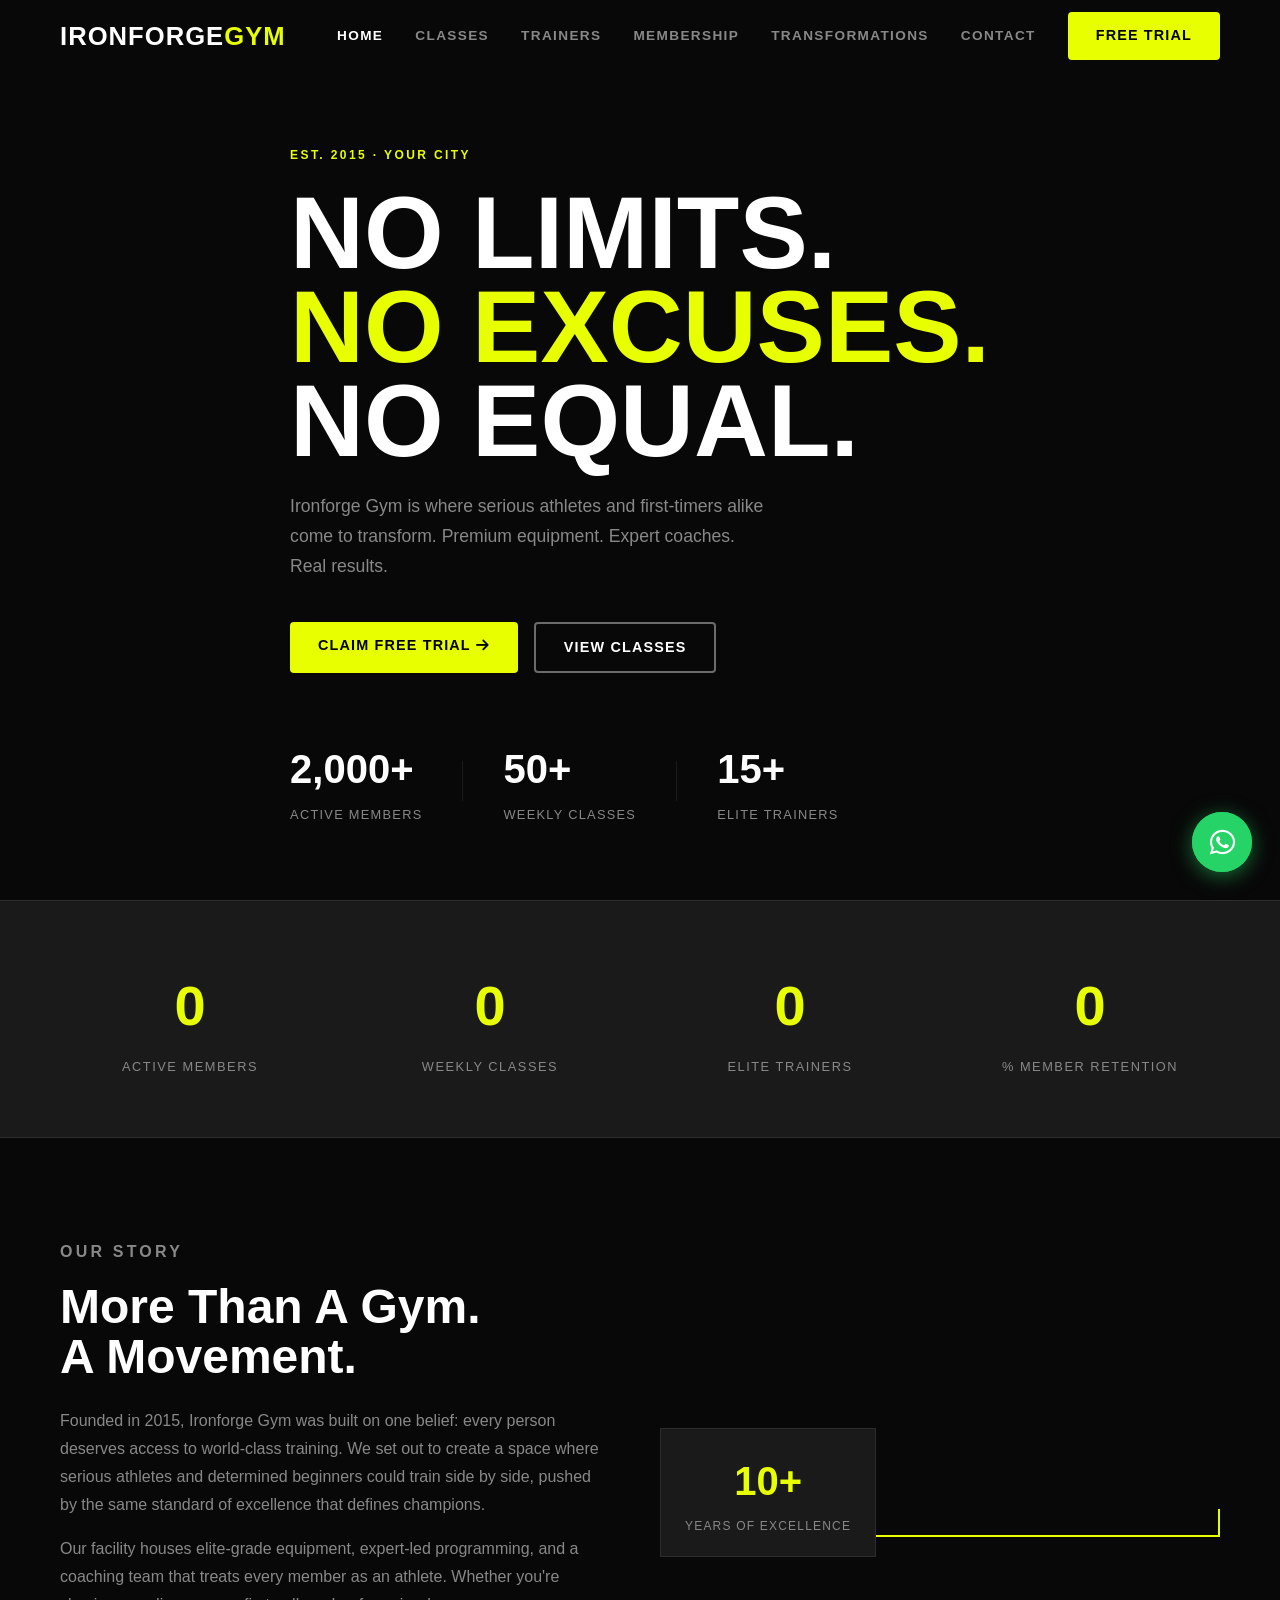
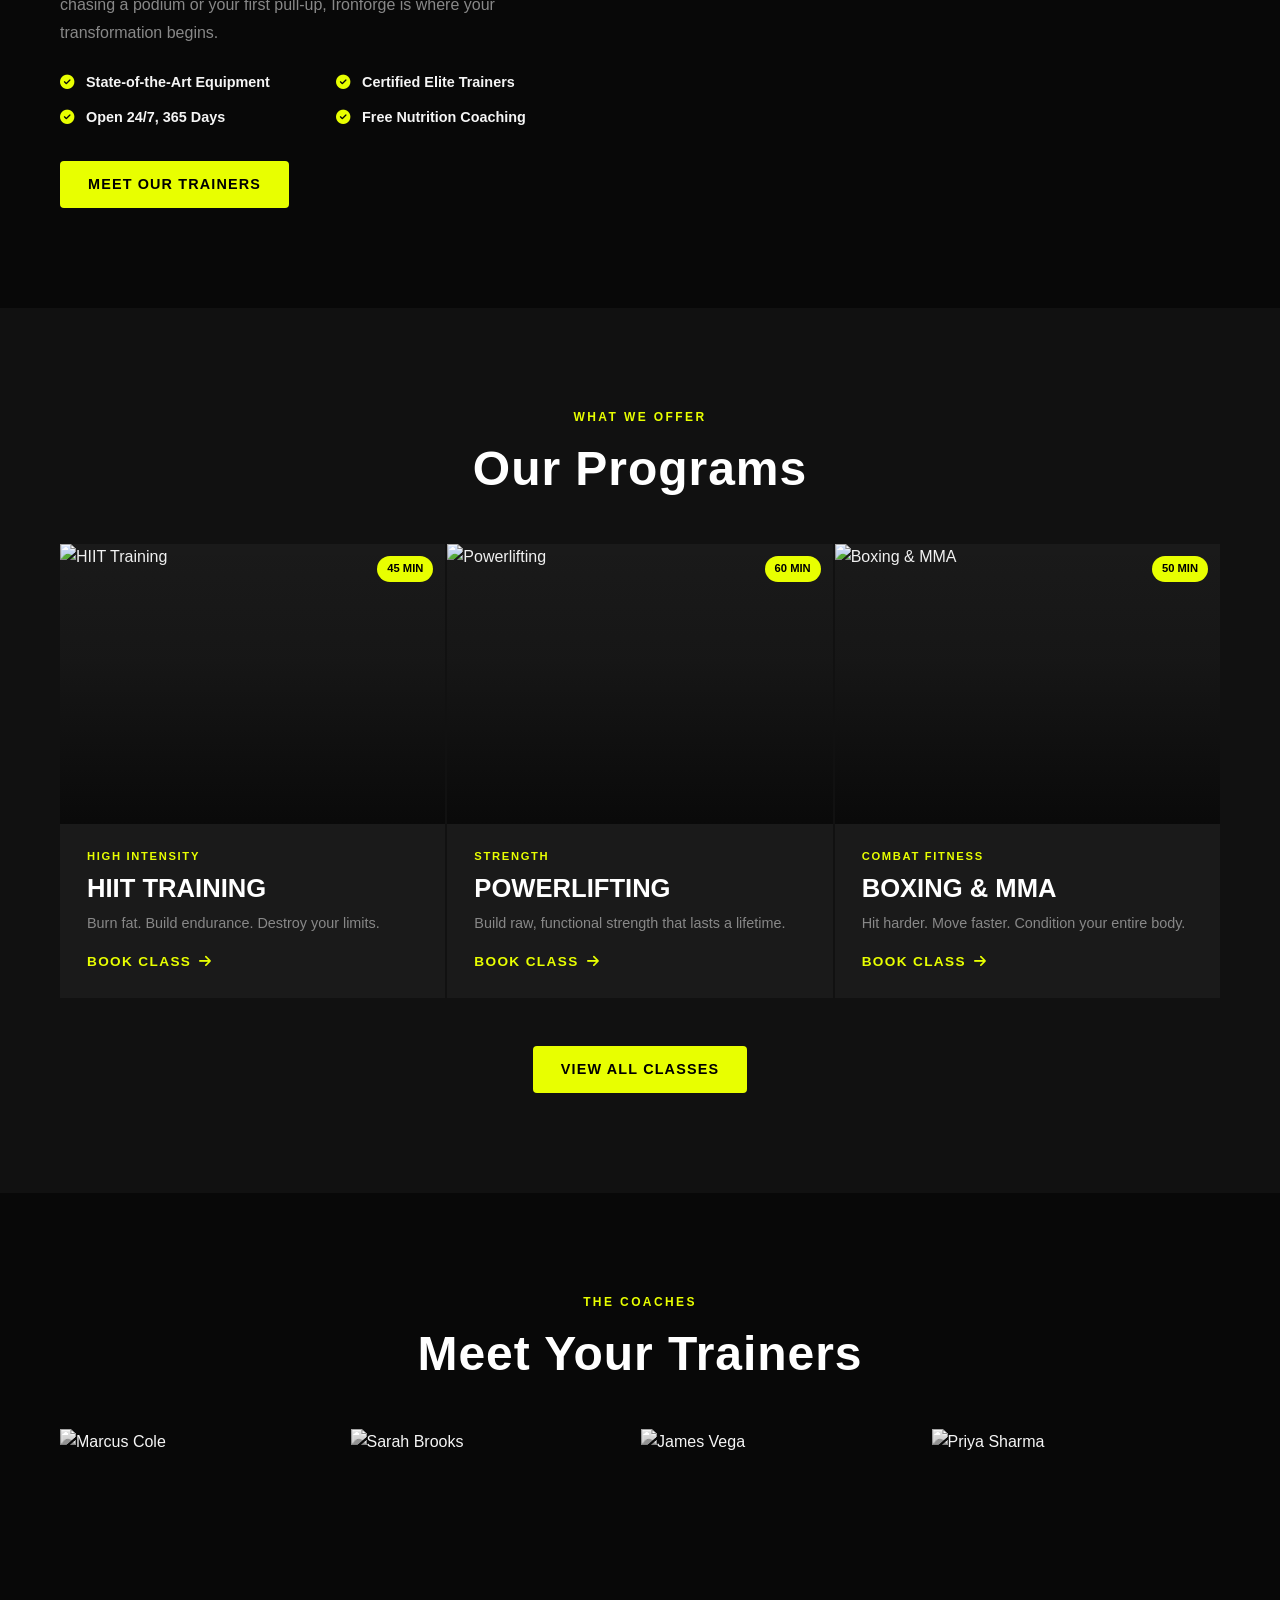
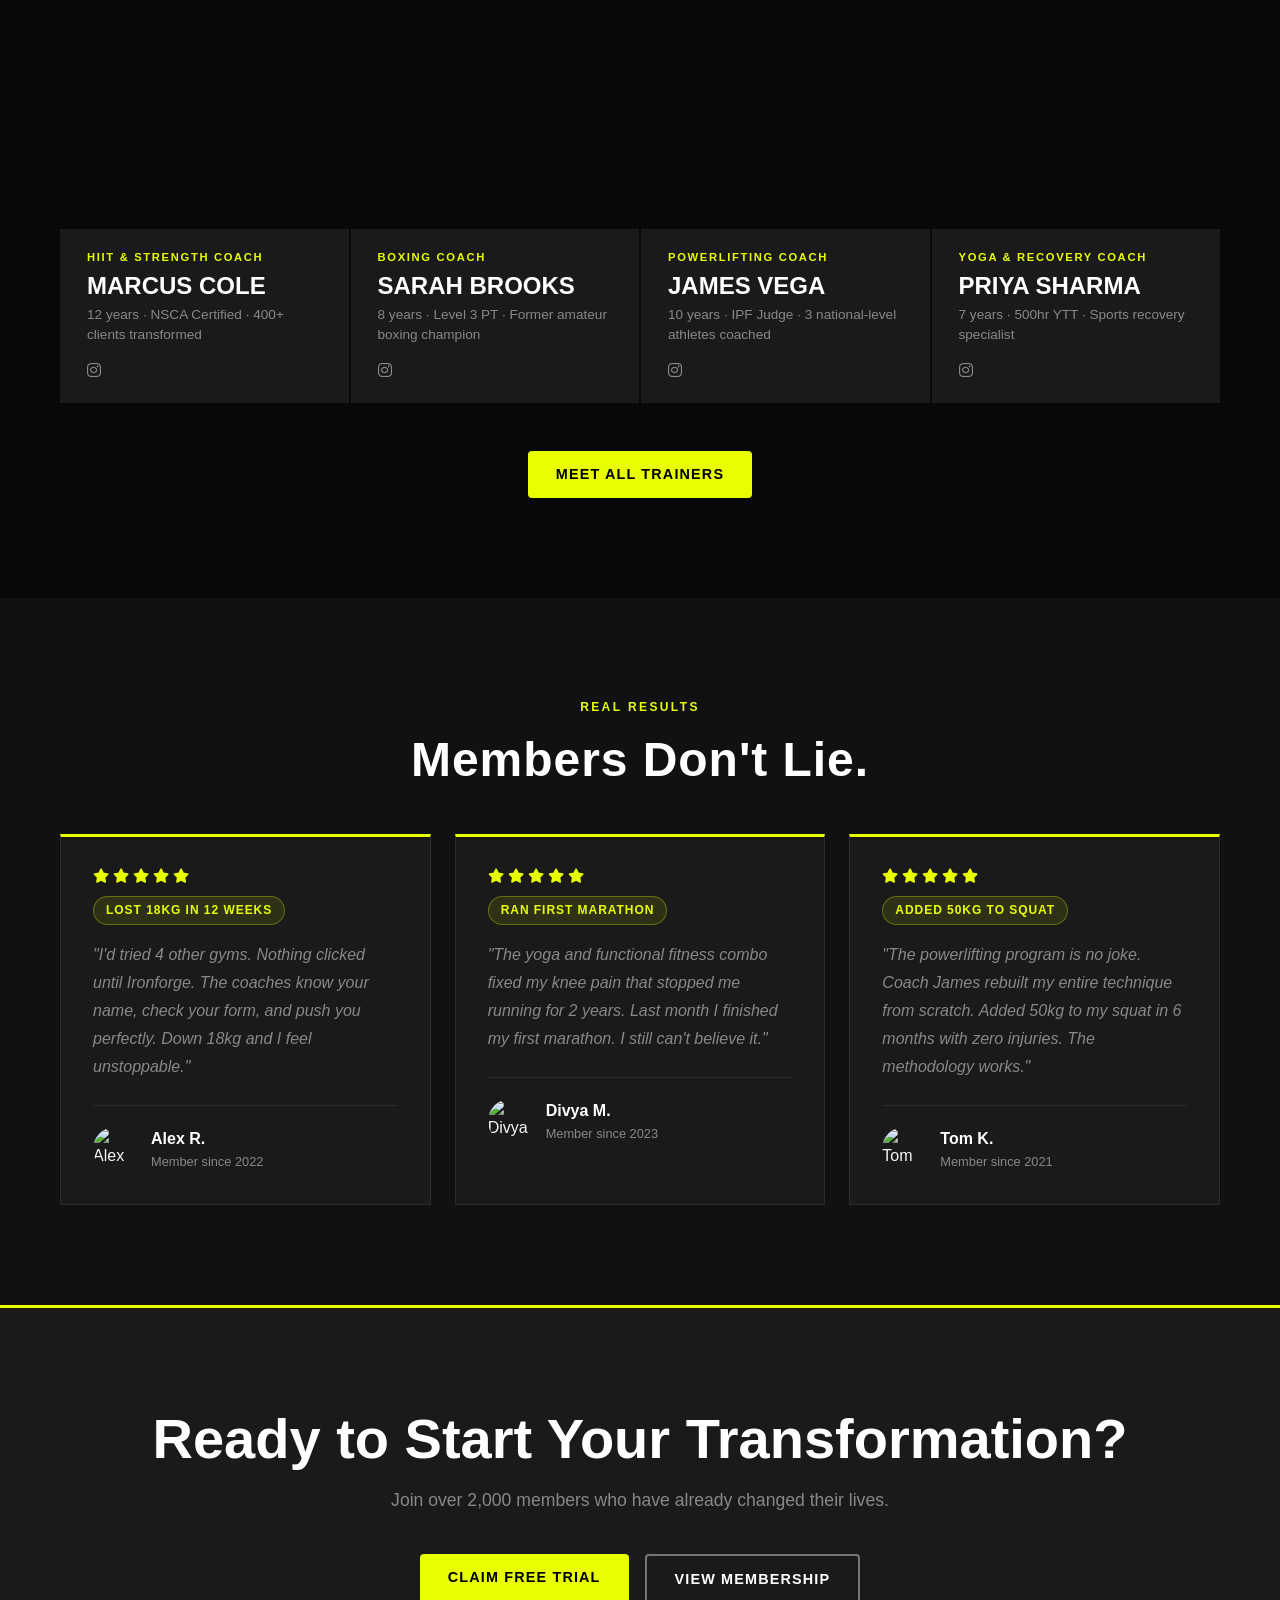
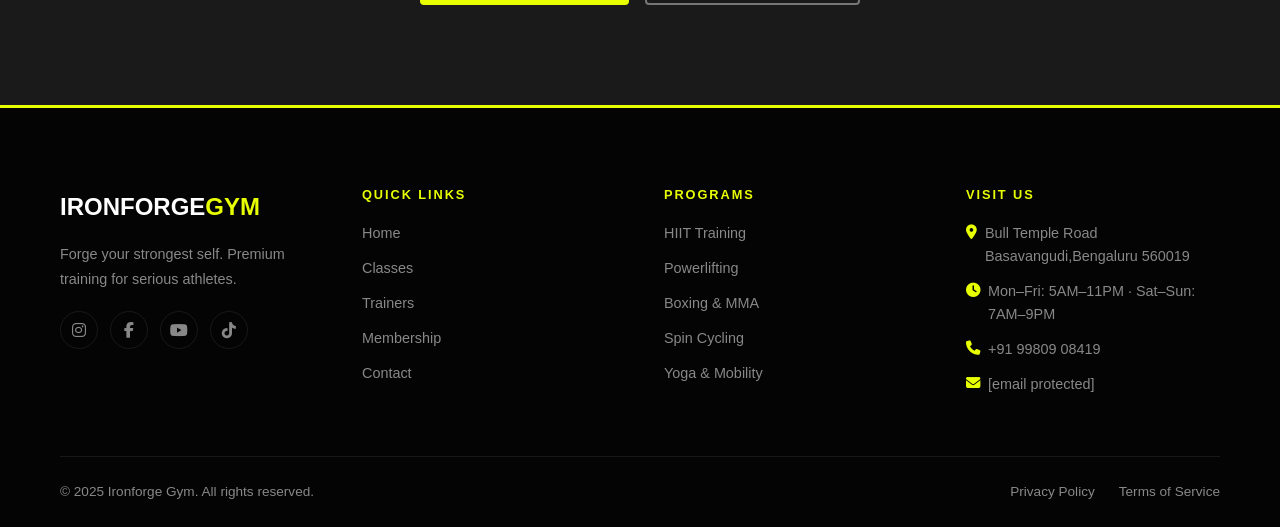
==== commit 3987fd75: "Changed the address in the footer" ====
--- a/index.html
+++ b/index.html
@@ -350,9 +350,9 @@
         <div class="footer-col">
           <h3>Visit Us</h3>
           <div class="footer-links">
-            <span><i class="fas fa-map-marker-alt"></i>123 Fitness Ave, Your City, ST 00000</span><!-- CLIENT EDIT -->
+            <span><i class="fas fa-map-marker-alt"></i>Bull Temple Road Basavangudi,Bengaluru 560019</span><!-- CLIENT EDIT -->
             <span><i class="fas fa-clock"></i>Mon–Fri: 5AM–11PM · Sat–Sun: 7AM–9PM</span><!-- CLIENT EDIT -->
-            <span><i class="fas fa-phone"></i>+1 (555) 000-0000</span><!-- CLIENT EDIT -->
+            <span><i class="fas fa-phone"></i>+91 99809 08419</span><!-- CLIENT EDIT -->
             <span><i class="fas fa-envelope"></i><a href="/cdn-cgi/l/email-protection" class="__cf_email__" data-cfemail="7b131e1717143b120914151d14091c1e161c021655181416">[email&#160;protected]</a></span><!-- CLIENT EDIT -->
           </div>
         </div>
